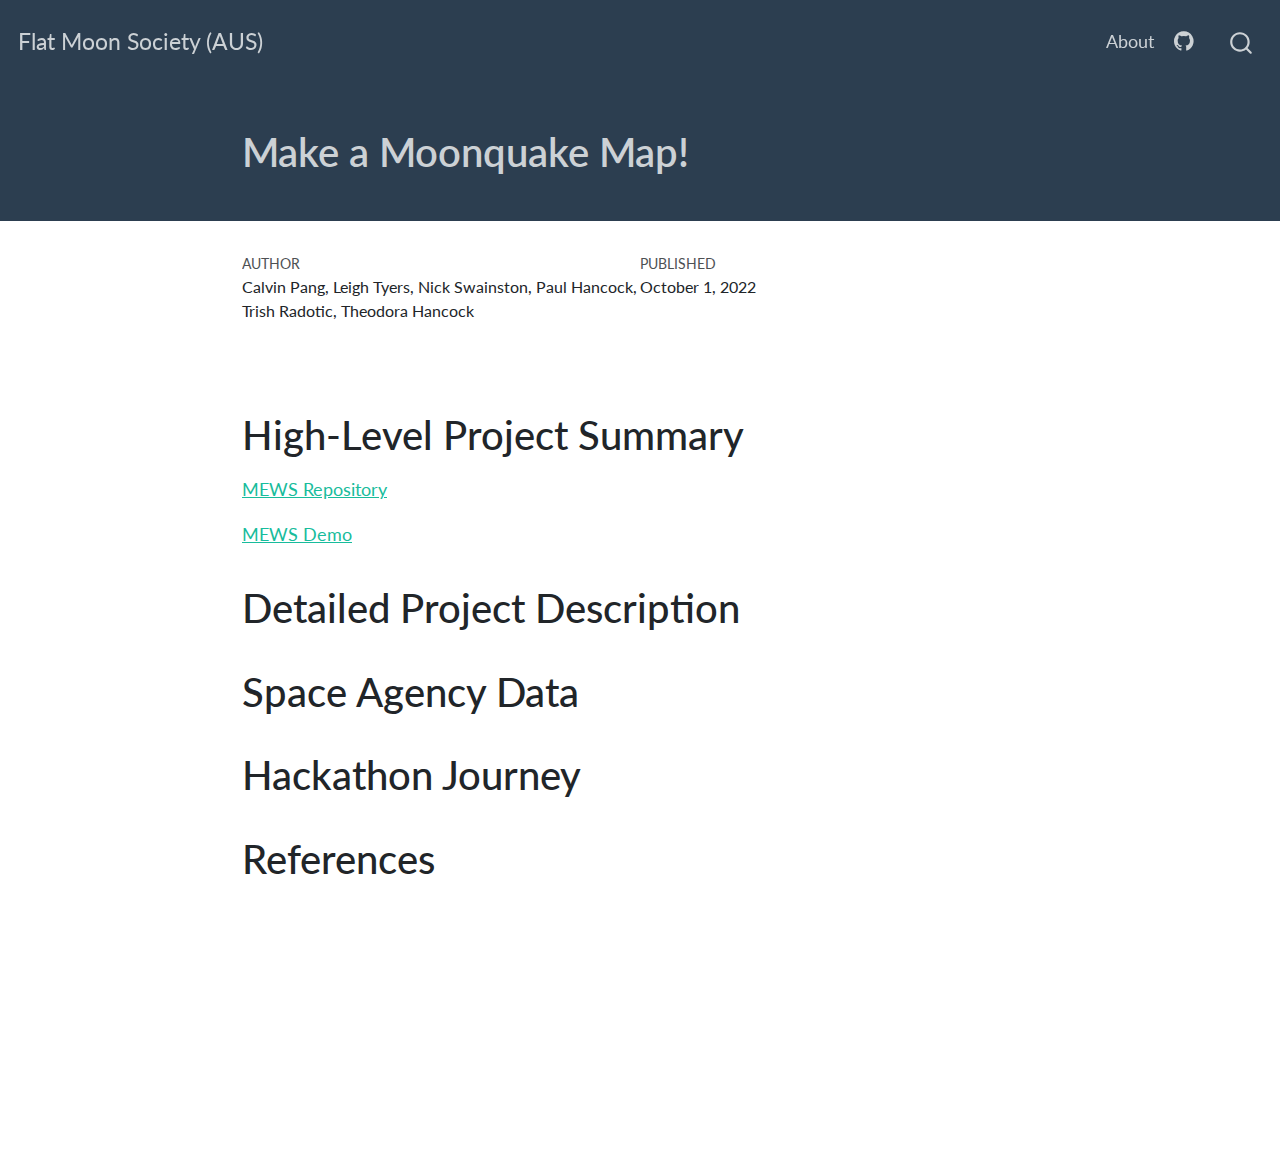
==== posts/2022-10-01-SpaceApps/index.html @ 8e575a1e "Built site for gh-pages" ====
<!DOCTYPE html>
<html xmlns="http://www.w3.org/1999/xhtml" lang="en" xml:lang="en"><head>

<meta charset="utf-8">
<meta name="generator" content="quarto-1.1.251">

<meta name="viewport" content="width=device-width, initial-scale=1.0, user-scalable=yes">

<meta name="author" content="Calvin Pang, Leigh Tyers, Nick Swainston, Paul Hancock, Trish Radotic, Theodora Hancock">
<meta name="dcterms.date" content="2022-10-01">

<title>Flat Moon Society (AUS) - Make a Moonquake Map!</title>
<style>
code{white-space: pre-wrap;}
span.smallcaps{font-variant: small-caps;}
div.columns{display: flex; gap: min(4vw, 1.5em);}
div.column{flex: auto; overflow-x: auto;}
div.hanging-indent{margin-left: 1.5em; text-indent: -1.5em;}
ul.task-list{list-style: none;}
ul.task-list li input[type="checkbox"] {
  width: 0.8em;
  margin: 0 0.8em 0.2em -1.6em;
  vertical-align: middle;
}
</style>


<script src="../../site_libs/quarto-nav/quarto-nav.js"></script>
<script src="../../site_libs/quarto-nav/headroom.min.js"></script>
<script src="../../site_libs/clipboard/clipboard.min.js"></script>
<script src="../../site_libs/quarto-search/autocomplete.umd.js"></script>
<script src="../../site_libs/quarto-search/fuse.min.js"></script>
<script src="../../site_libs/quarto-search/quarto-search.js"></script>
<meta name="quarto:offset" content="../../">
<script src="../../site_libs/quarto-html/quarto.js"></script>
<script src="../../site_libs/quarto-html/popper.min.js"></script>
<script src="../../site_libs/quarto-html/tippy.umd.min.js"></script>
<script src="../../site_libs/quarto-html/anchor.min.js"></script>
<link href="../../site_libs/quarto-html/tippy.css" rel="stylesheet">
<link href="../../site_libs/quarto-html/quarto-syntax-highlighting.css" rel="stylesheet" id="quarto-text-highlighting-styles">
<script src="../../site_libs/bootstrap/bootstrap.min.js"></script>
<link href="../../site_libs/bootstrap/bootstrap-icons.css" rel="stylesheet">
<link href="../../site_libs/bootstrap/bootstrap.min.css" rel="stylesheet" id="quarto-bootstrap" data-mode="light">
<script id="quarto-search-options" type="application/json">{
  "location": "navbar",
  "copy-button": false,
  "collapse-after": 3,
  "panel-placement": "end",
  "type": "overlay",
  "limit": 20,
  "language": {
    "search-no-results-text": "No results",
    "search-matching-documents-text": "matching documents",
    "search-copy-link-title": "Copy link to search",
    "search-hide-matches-text": "Hide additional matches",
    "search-more-match-text": "more match in this document",
    "search-more-matches-text": "more matches in this document",
    "search-clear-button-title": "Clear",
    "search-detached-cancel-button-title": "Cancel",
    "search-submit-button-title": "Submit"
  }
}</script>


<link rel="stylesheet" href="../../styles.css">
</head>

<body class="nav-fixed fullcontent">

<div id="quarto-search-results"></div>
  <header id="quarto-header" class="headroom fixed-top">
    <nav class="navbar navbar-expand-lg navbar-dark ">
      <div class="navbar-container container-fluid">
      <div class="navbar-brand-container">
    <a class="navbar-brand" href="../../index.html">
    <span class="navbar-title">Flat Moon Society (AUS)</span>
    </a>
  </div>
          <button class="navbar-toggler" type="button" data-bs-toggle="collapse" data-bs-target="#navbarCollapse" aria-controls="navbarCollapse" aria-expanded="false" aria-label="Toggle navigation" onclick="if (window.quartoToggleHeadroom) { window.quartoToggleHeadroom(); }">
  <span class="navbar-toggler-icon"></span>
</button>
          <div class="collapse navbar-collapse" id="navbarCollapse">
            <ul class="navbar-nav navbar-nav-scroll ms-auto">
  <li class="nav-item">
    <a class="nav-link" href="../../about.html">About</a>
  </li>  
  <li class="nav-item compact">
    <a class="nav-link" href="https://github.com/calvpang/MEWS"><i class="bi bi-github" role="img">
</i> 
 </a>
  </li>  
</ul>
              <div id="quarto-search" class="" title="Search"></div>
          </div> <!-- /navcollapse -->
      </div> <!-- /container-fluid -->
    </nav>
</header>
<!-- content -->
<header id="title-block-header" class="quarto-title-block default page-columns page-full">
  <div class="quarto-title-banner page-columns page-full">
    <div class="quarto-title column-body">
      <h1 class="title">Make a Moonquake Map!</h1>
                      </div>
  </div>
    
  
  <div class="quarto-title-meta">

      <div>
      <div class="quarto-title-meta-heading">Author</div>
      <div class="quarto-title-meta-contents">
               <p>Calvin Pang, Leigh Tyers, Nick Swainston, Paul Hancock, Trish Radotic, Theodora Hancock </p>
            </div>
    </div>
      
      <div>
      <div class="quarto-title-meta-heading">Published</div>
      <div class="quarto-title-meta-contents">
        <p class="date">October 1, 2022</p>
      </div>
    </div>
      
    </div>
    
  
  </header><div id="quarto-content" class="quarto-container page-columns page-rows-contents page-layout-article page-navbar">
<!-- sidebar -->
<!-- margin-sidebar -->
    
<!-- main -->
<main class="content quarto-banner-title-block" id="quarto-document-content">




<section id="high-level-project-summary" class="level1">
<h1>High-Level Project Summary</h1>
<p><a href="https://github.com/calvpang/MEWS">MEWS Repository</a></p>
<p><a href="https://calvpang.github.io/MEWS_Site/posts/2022-10-02-MEWS/">MEWS Demo</a></p>
</section>
<section id="detailed-project-description" class="level1">
<h1>Detailed Project Description</h1>
</section>
<section id="space-agency-data" class="level1">
<h1>Space Agency Data</h1>
</section>
<section id="hackathon-journey" class="level1">
<h1>Hackathon Journey</h1>
</section>
<section id="references" class="level1">
<h1>References</h1>


</section>

</main> <!-- /main -->
<script id="quarto-html-after-body" type="application/javascript">
window.document.addEventListener("DOMContentLoaded", function (event) {
  const toggleBodyColorMode = (bsSheetEl) => {
    const mode = bsSheetEl.getAttribute("data-mode");
    const bodyEl = window.document.querySelector("body");
    if (mode === "dark") {
      bodyEl.classList.add("quarto-dark");
      bodyEl.classList.remove("quarto-light");
    } else {
      bodyEl.classList.add("quarto-light");
      bodyEl.classList.remove("quarto-dark");
    }
  }
  const toggleBodyColorPrimary = () => {
    const bsSheetEl = window.document.querySelector("link#quarto-bootstrap");
    if (bsSheetEl) {
      toggleBodyColorMode(bsSheetEl);
    }
  }
  toggleBodyColorPrimary();  
  const icon = "";
  const anchorJS = new window.AnchorJS();
  anchorJS.options = {
    placement: 'right',
    icon: icon
  };
  anchorJS.add('.anchored');
  const clipboard = new window.ClipboardJS('.code-copy-button', {
    target: function(trigger) {
      return trigger.previousElementSibling;
    }
  });
  clipboard.on('success', function(e) {
    // button target
    const button = e.trigger;
    // don't keep focus
    button.blur();
    // flash "checked"
    button.classList.add('code-copy-button-checked');
    var currentTitle = button.getAttribute("title");
    button.setAttribute("title", "Copied!");
    setTimeout(function() {
      button.setAttribute("title", currentTitle);
      button.classList.remove('code-copy-button-checked');
    }, 1000);
    // clear code selection
    e.clearSelection();
  });
  function tippyHover(el, contentFn) {
    const config = {
      allowHTML: true,
      content: contentFn,
      maxWidth: 500,
      delay: 100,
      arrow: false,
      appendTo: function(el) {
          return el.parentElement;
      },
      interactive: true,
      interactiveBorder: 10,
      theme: 'quarto',
      placement: 'bottom-start'
    };
    window.tippy(el, config); 
  }
  const noterefs = window.document.querySelectorAll('a[role="doc-noteref"]');
  for (var i=0; i<noterefs.length; i++) {
    const ref = noterefs[i];
    tippyHover(ref, function() {
      // use id or data attribute instead here
      let href = ref.getAttribute('data-footnote-href') || ref.getAttribute('href');
      try { href = new URL(href).hash; } catch {}
      const id = href.replace(/^#\/?/, "");
      const note = window.document.getElementById(id);
      return note.innerHTML;
    });
  }
  var bibliorefs = window.document.querySelectorAll('a[role="doc-biblioref"]');
  for (var i=0; i<bibliorefs.length; i++) {
    const ref = bibliorefs[i];
    const cites = ref.parentNode.getAttribute('data-cites').split(' ');
    tippyHover(ref, function() {
      var popup = window.document.createElement('div');
      cites.forEach(function(cite) {
        var citeDiv = window.document.createElement('div');
        citeDiv.classList.add('hanging-indent');
        citeDiv.classList.add('csl-entry');
        var biblioDiv = window.document.getElementById('ref-' + cite);
        if (biblioDiv) {
          citeDiv.innerHTML = biblioDiv.innerHTML;
        }
        popup.appendChild(citeDiv);
      });
      return popup.innerHTML;
    });
  }
});
</script>
</div> <!-- /content -->



</body></html>
---- site_libs/quarto-html/tippy.css ----
.tippy-box[data-animation=fade][data-state=hidden]{opacity:0}[data-tippy-root]{max-width:calc(100vw - 10px)}.tippy-box{position:relative;background-color:#333;color:#fff;border-radius:4px;font-size:14px;line-height:1.4;white-space:normal;outline:0;transition-property:transform,visibility,opacity}.tippy-box[data-placement^=top]>.tippy-arrow{bottom:0}.tippy-box[data-placement^=top]>.tippy-arrow:before{bottom:-7px;left:0;border-width:8px 8px 0;border-top-color:initial;transform-origin:center top}.tippy-box[data-placement^=bottom]>.tippy-arrow{top:0}.tippy-box[data-placement^=bottom]>.tippy-arrow:before{top:-7px;left:0;border-width:0 8px 8px;border-bottom-color:initial;transform-origin:center bottom}.tippy-box[data-placement^=left]>.tippy-arrow{right:0}.tippy-box[data-placement^=left]>.tippy-arrow:before{border-width:8px 0 8px 8px;border-left-color:initial;right:-7px;transform-origin:center left}.tippy-box[data-placement^=right]>.tippy-arrow{left:0}.tippy-box[data-placement^=right]>.tippy-arrow:before{left:-7px;border-width:8px 8px 8px 0;border-right-color:initial;transform-origin:center right}.tippy-box[data-inertia][data-state=visible]{transition-timing-function:cubic-bezier(.54,1.5,.38,1.11)}.tippy-arrow{width:16px;height:16px;color:#333}.tippy-arrow:before{content:"";position:absolute;border-color:transparent;border-style:solid}.tippy-content{position:relative;padding:5px 9px;z-index:1}
---- site_libs/quarto-html/quarto-syntax-highlighting.css ----
/* quarto syntax highlight colors */
:root {
  --quarto-hl-ot-color: #003B4F;
  --quarto-hl-at-color: #657422;
  --quarto-hl-ss-color: #20794D;
  --quarto-hl-an-color: #5E5E5E;
  --quarto-hl-fu-color: #4758AB;
  --quarto-hl-st-color: #20794D;
  --quarto-hl-cf-color: #003B4F;
  --quarto-hl-op-color: #5E5E5E;
  --quarto-hl-er-color: #AD0000;
  --quarto-hl-bn-color: #AD0000;
  --quarto-hl-al-color: #AD0000;
  --quarto-hl-va-color: #111111;
  --quarto-hl-bu-color: inherit;
  --quarto-hl-ex-color: inherit;
  --quarto-hl-pp-color: #AD0000;
  --quarto-hl-in-color: #5E5E5E;
  --quarto-hl-vs-color: #20794D;
  --quarto-hl-wa-color: #5E5E5E;
  --quarto-hl-do-color: #5E5E5E;
  --quarto-hl-im-color: #00769E;
  --quarto-hl-ch-color: #20794D;
  --quarto-hl-dt-color: #AD0000;
  --quarto-hl-fl-color: #AD0000;
  --quarto-hl-co-color: #5E5E5E;
  --quarto-hl-cv-color: #5E5E5E;
  --quarto-hl-cn-color: #8f5902;
  --quarto-hl-sc-color: #5E5E5E;
  --quarto-hl-dv-color: #AD0000;
  --quarto-hl-kw-color: #003B4F;
}

/* other quarto variables */
:root {
  --quarto-font-monospace: SFMono-Regular, Menlo, Monaco, Consolas, "Liberation Mono", "Courier New", monospace;
}

pre > code.sourceCode > span {
  color: #003B4F;
}

code span {
  color: #003B4F;
}

code.sourceCode > span {
  color: #003B4F;
}

div.sourceCode,
div.sourceCode pre.sourceCode {
  color: #003B4F;
}

code span.ot {
  color: #003B4F;
}

code span.at {
  color: #657422;
}

code span.ss {
  color: #20794D;
}

code span.an {
  color: #5E5E5E;
}

code span.fu {
  color: #4758AB;
}

code span.st {
  color: #20794D;
}

code span.cf {
  color: #003B4F;
}

code span.op {
  color: #5E5E5E;
}

code span.er {
  color: #AD0000;
}

code span.bn {
  color: #AD0000;
}

code span.al {
  color: #AD0000;
}

code span.va {
  color: #111111;
}

code span.pp {
  color: #AD0000;
}

code span.in {
  color: #5E5E5E;
}

code span.vs {
  color: #20794D;
}

code span.wa {
  color: #5E5E5E;
  font-style: italic;
}

code span.do {
  color: #5E5E5E;
  font-style: italic;
}

code span.im {
  color: #00769E;
}

code span.ch {
  color: #20794D;
}

code span.dt {
  color: #AD0000;
}

code span.fl {
  color: #AD0000;
}

code span.co {
  color: #5E5E5E;
}

code span.cv {
  color: #5E5E5E;
  font-style: italic;
}

code span.cn {
  color: #8f5902;
}

code span.sc {
  color: #5E5E5E;
}

code span.dv {
  color: #AD0000;
}

code span.kw {
  color: #003B4F;
}

.prevent-inlining {
  content: "</";
}

/*# sourceMappingURL=debc5d5d77c3f9108843748ff7464032.css.map */
---- styles.css ----
/* css styles */
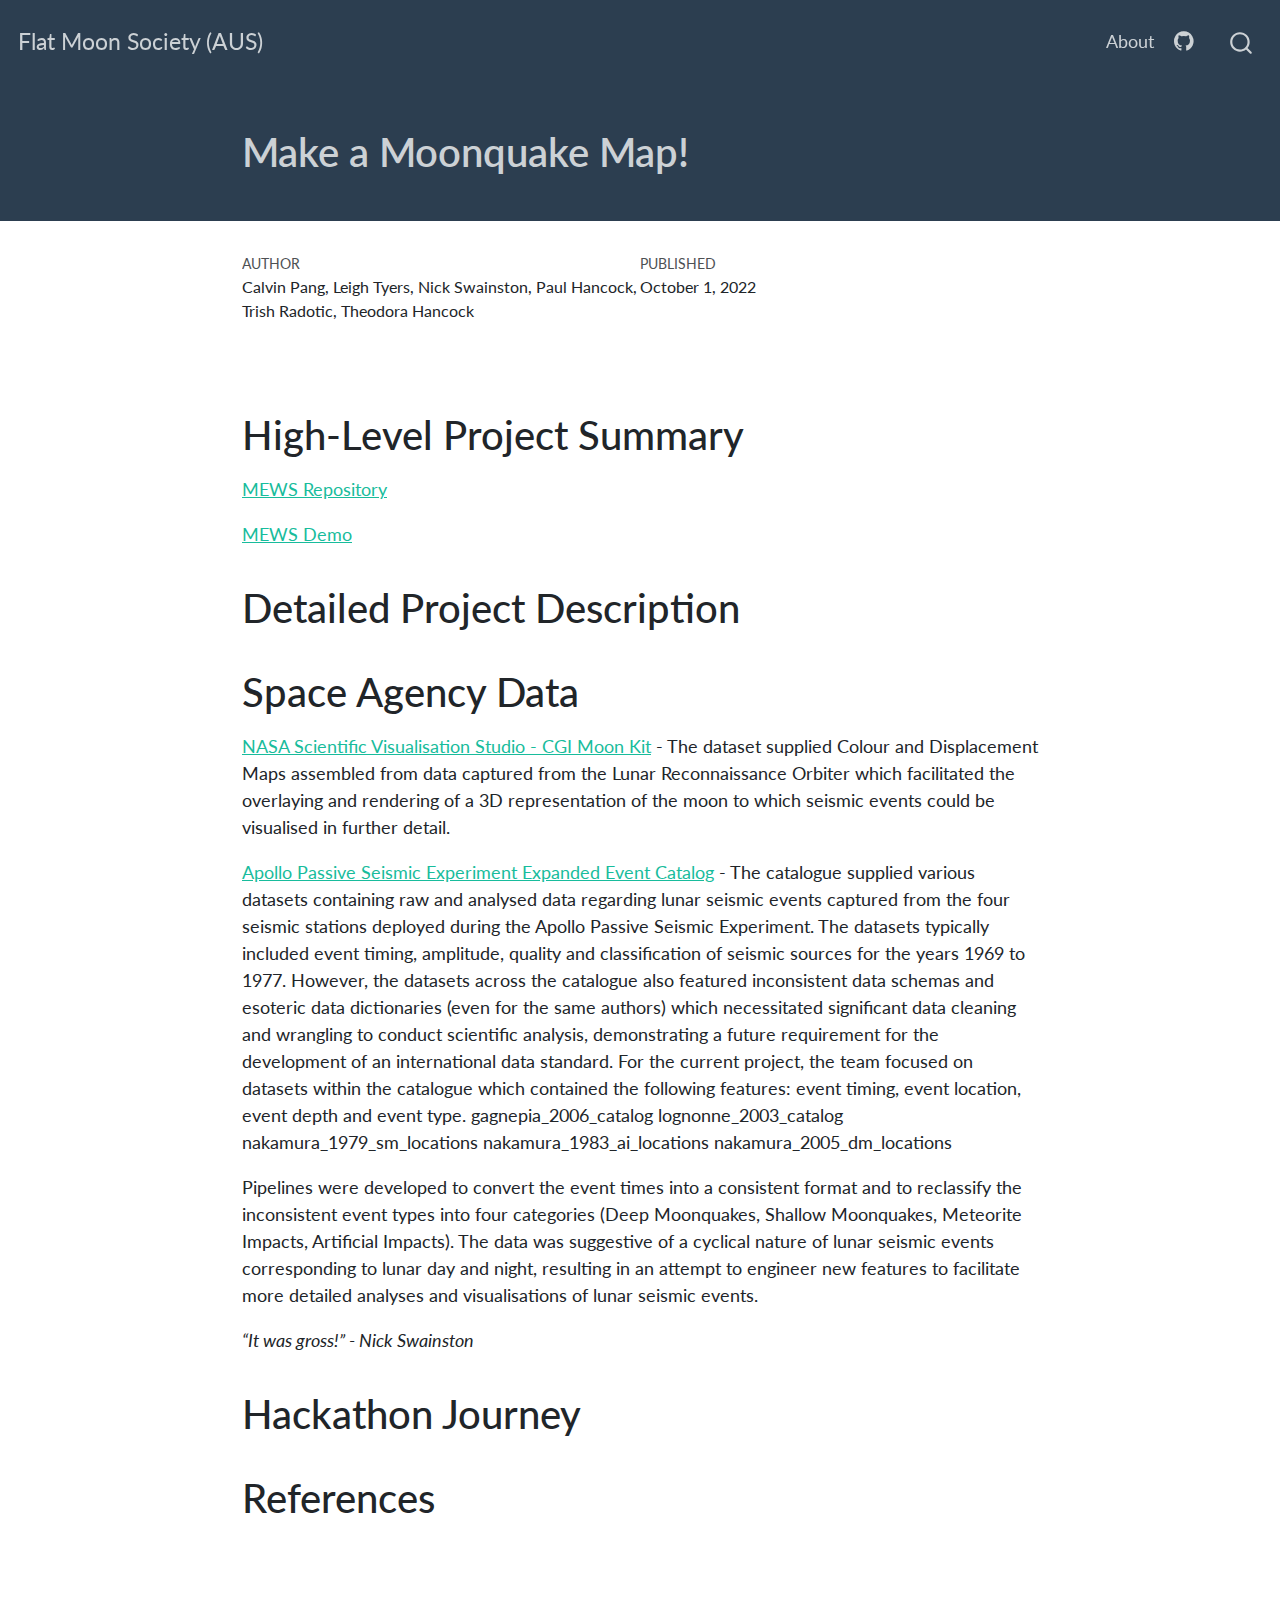
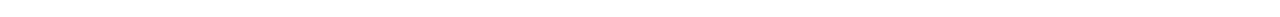
==== commit 11464b28: "Built site for gh-pages" ====
--- a/posts/2022-10-01-SpaceApps/index.html
+++ b/posts/2022-10-01-SpaceApps/index.html
@@ -143,6 +143,10 @@
 </section>
 <section id="space-agency-data" class="level1">
 <h1>Space Agency Data</h1>
+<p><a href="https://svs.gsfc.nasa.gov/cgi-bin/details.cgi?aid=4720">NASA Scientific Visualisation Studio - CGI Moon Kit</a> - The dataset supplied Colour and Displacement Maps assembled from data captured from the Lunar Reconnaissance Orbiter which facilitated the overlaying and rendering of a 3D representation of the moon to which seismic events could be visualised in further detail.</p>
+<p><a href="https://pds-geosciences.wustl.edu/missions/apollo/seismic_event_catalog.htm">Apollo Passive Seismic Experiment Expanded Event Catalog</a> - The catalogue supplied various datasets containing raw and analysed data regarding lunar seismic events captured from the four seismic stations deployed during the Apollo Passive Seismic Experiment. The datasets typically included event timing, amplitude, quality and classification of seismic sources for the years 1969 to 1977. However, the datasets across the catalogue also featured inconsistent data schemas and esoteric data dictionaries (even for the same authors) which necessitated significant data cleaning and wrangling to conduct scientific analysis, demonstrating a future requirement for the development of an international data standard. For the current project, the team focused on datasets within the catalogue which contained the following features: event timing, event location, event depth and event type. gagnepia_2006_catalog lognonne_2003_catalog nakamura_1979_sm_locations nakamura_1983_ai_locations nakamura_2005_dm_locations</p>
+<p>Pipelines were developed to convert the event times into a consistent format and to reclassify the inconsistent event types into four categories (Deep Moonquakes, Shallow Moonquakes, Meteorite Impacts, Artificial Impacts). The data was suggestive of a cyclical nature of lunar seismic events corresponding to lunar day and night, resulting in an attempt to engineer new features to facilitate more detailed analyses and visualisations of lunar seismic events.</p>
+<p><em>“It was gross!” - Nick Swainston</em></p>
 </section>
 <section id="hackathon-journey" class="level1">
 <h1>Hackathon Journey</h1>
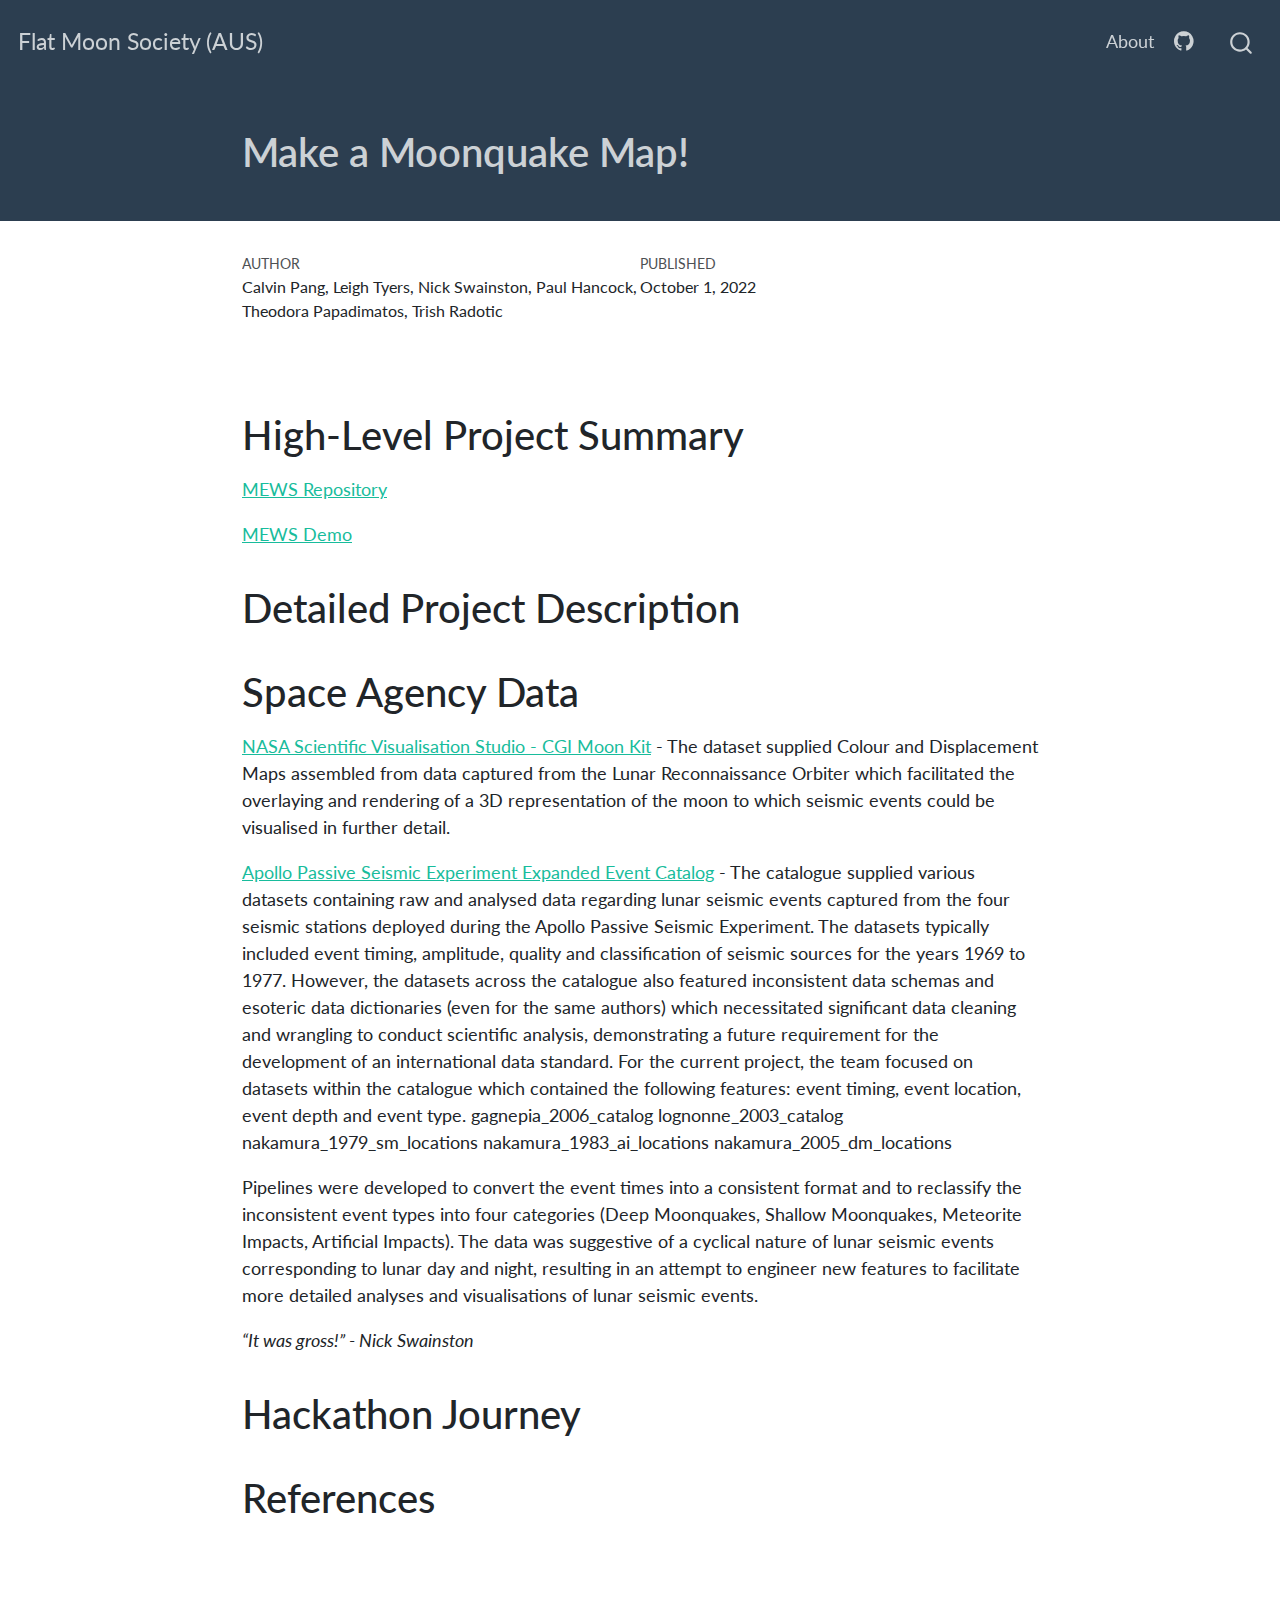
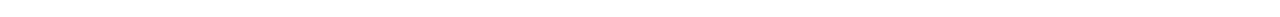
==== commit 92b3e9d3: "Built site for gh-pages" ====
--- a/posts/2022-10-01-SpaceApps/index.html
+++ b/posts/2022-10-01-SpaceApps/index.html
@@ -6,7 +6,7 @@
 
 <meta name="viewport" content="width=device-width, initial-scale=1.0, user-scalable=yes">
 
-<meta name="author" content="Calvin Pang, Leigh Tyers, Nick Swainston, Paul Hancock, Trish Radotic, Theodora Hancock">
+<meta name="author" content="Calvin Pang, Leigh Tyers, Nick Swainston, Paul Hancock, Theodora Papadimatos, Trish Radotic">
 <meta name="dcterms.date" content="2022-10-01">
 
 <title>Flat Moon Society (AUS) - Make a Moonquake Map!</title>
@@ -109,7 +109,7 @@
       <div>
       <div class="quarto-title-meta-heading">Author</div>
       <div class="quarto-title-meta-contents">
-               <p>Calvin Pang, Leigh Tyers, Nick Swainston, Paul Hancock, Trish Radotic, Theodora Hancock </p>
+               <p>Calvin Pang, Leigh Tyers, Nick Swainston, Paul Hancock, Theodora Papadimatos, Trish Radotic </p>
             </div>
     </div>
       
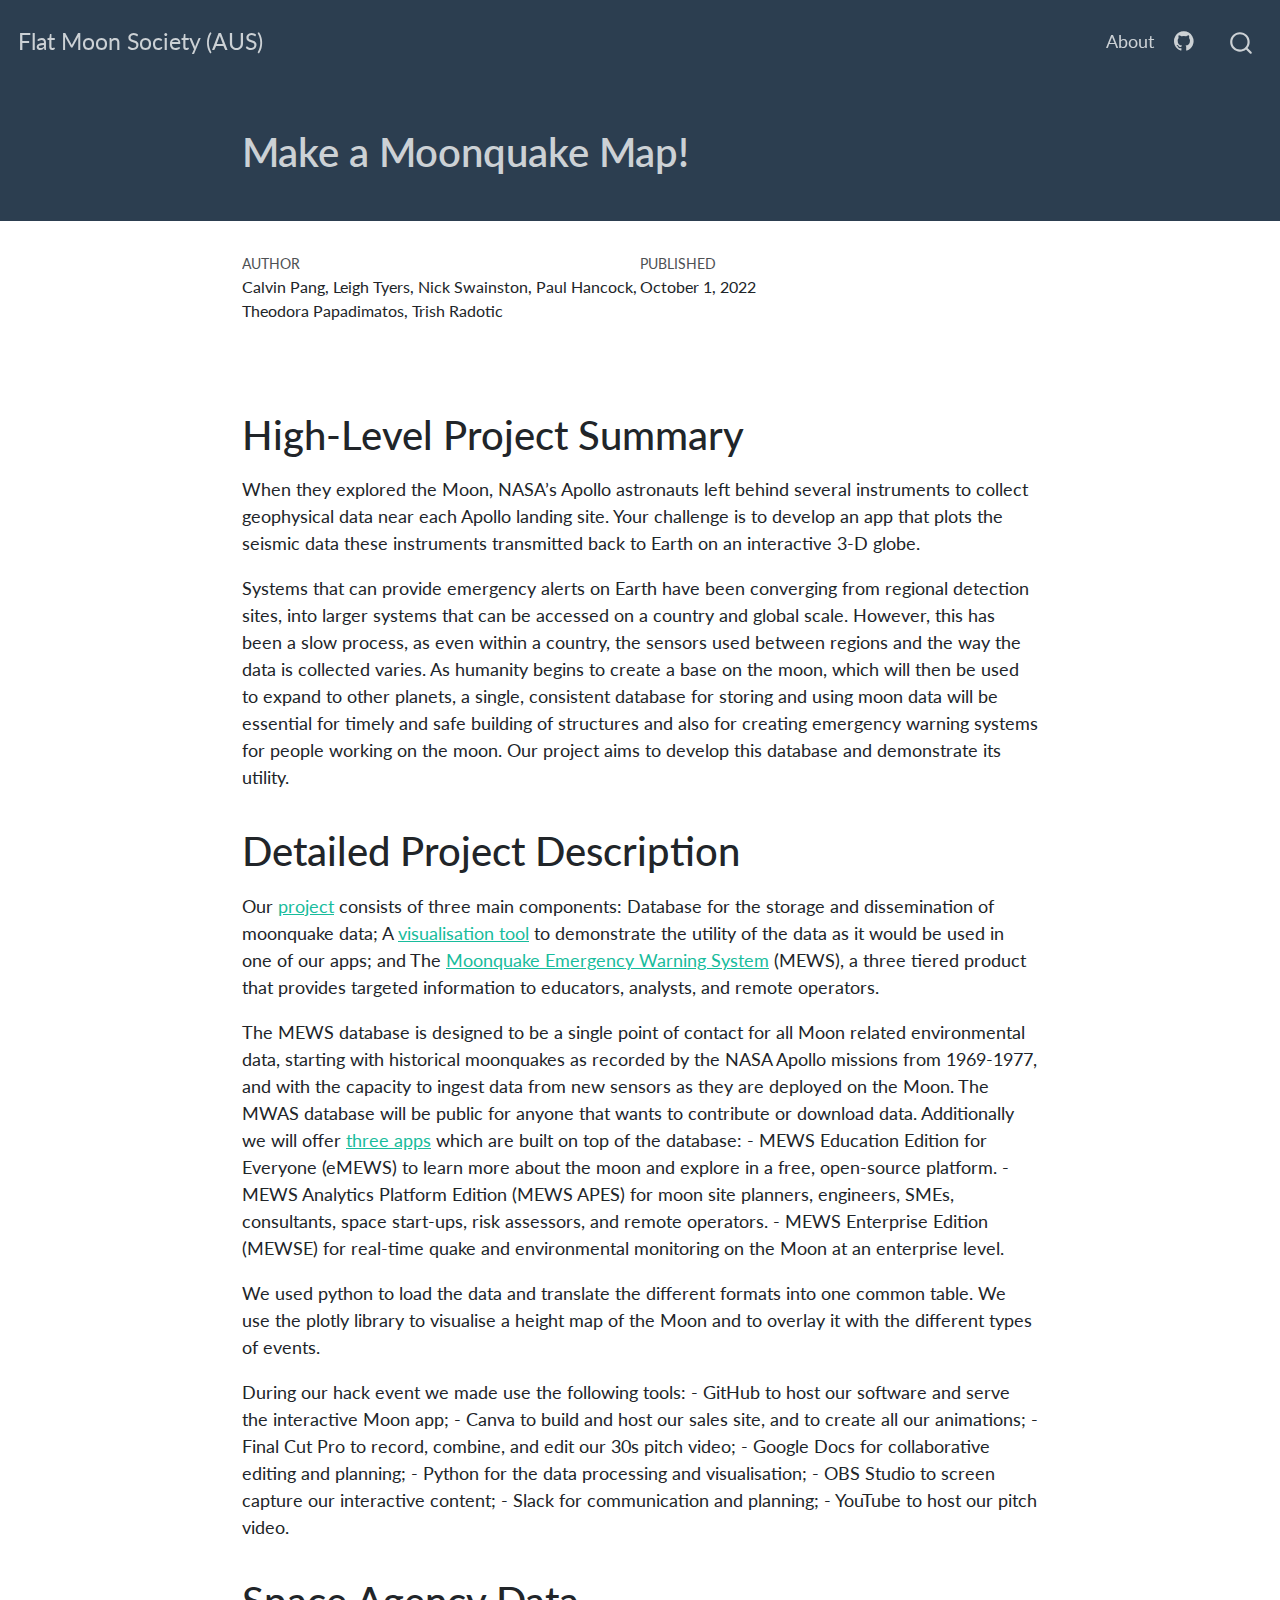
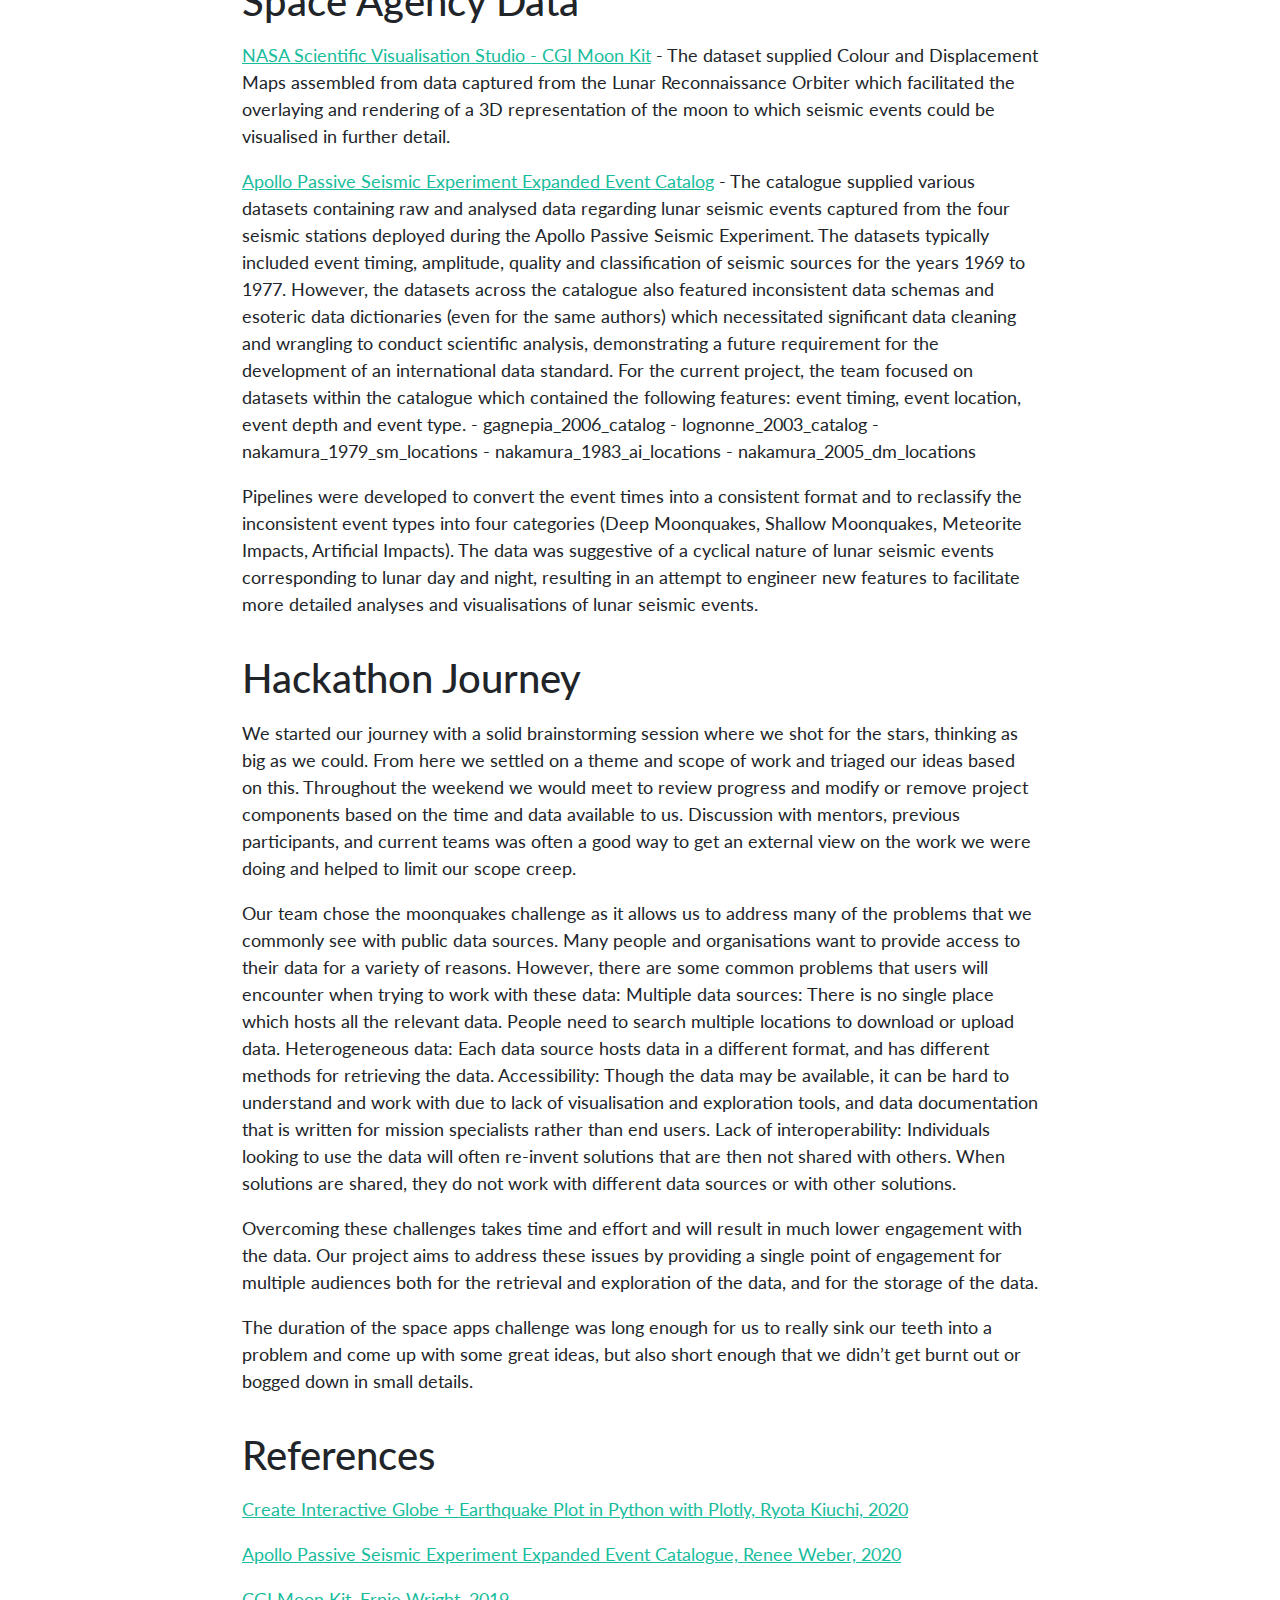
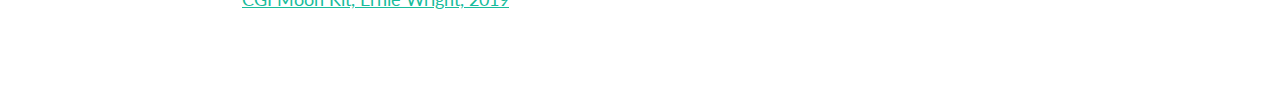
==== commit 93992aa0: "Built site for gh-pages" ====
--- a/posts/2022-10-01-SpaceApps/index.html
+++ b/posts/2022-10-01-SpaceApps/index.html
@@ -135,24 +135,34 @@
 
 <section id="high-level-project-summary" class="level1">
 <h1>High-Level Project Summary</h1>
-<p><a href="https://github.com/calvpang/MEWS">MEWS Repository</a></p>
-<p><a href="https://calvpang.github.io/MEWS_Site/posts/2022-10-02-MEWS/">MEWS Demo</a></p>
+<p>When they explored the Moon, NASA’s Apollo astronauts left behind several instruments to collect geophysical data near each Apollo landing site. Your challenge is to develop an app that plots the seismic data these instruments transmitted back to Earth on an interactive 3-D globe.</p>
+<p>Systems that can provide emergency alerts on Earth have been converging from regional detection sites, into larger systems that can be accessed on a country and global scale. However, this has been a slow process, as even within a country, the sensors used between regions and the way the data is collected varies. As humanity begins to create a base on the moon, which will then be used to expand to other planets, a single, consistent database for storing and using moon data will be essential for timely and safe building of structures and also for creating emergency warning systems for people working on the moon. Our project aims to develop this database and demonstrate its utility.</p>
 </section>
 <section id="detailed-project-description" class="level1">
 <h1>Detailed Project Description</h1>
+<p>Our <a href="https://github.com/calvpang/MEWS">project</a> consists of three main components: Database for the storage and dissemination of moonquake data; A <a href="https://calvpang.github.io/MEWS_Site/posts/2022-10-02-MEWS/">visualisation tool</a> to demonstrate the utility of the data as it would be used in one of our apps; and The <a href="https://flatmoonsociety.my.canva.site/">Moonquake Emergency Warning System</a> (MEWS), a three tiered product that provides targeted information to educators, analysts, and remote operators.</p>
+<p>The MEWS database is designed to be a single point of contact for all Moon related environmental data, starting with historical moonquakes as recorded by the NASA Apollo missions from 1969-1977, and with the capacity to ingest data from new sensors as they are deployed on the Moon. The MWAS database will be public for anyone that wants to contribute or download data. Additionally we will offer <a href="https://flatmoonsociety.my.canva.site/">three apps</a> which are built on top of the database: - MEWS Education Edition for Everyone (eMEWS) to learn more about the moon and explore in a free, open-source platform. - MEWS Analytics Platform Edition (MEWS APES) for moon site planners, engineers, SMEs, consultants, space start-ups, risk assessors, and remote operators. - MEWS Enterprise Edition (MEWSE) for real-time quake and environmental monitoring on the Moon at an enterprise level.</p>
+<p>We used python to load the data and translate the different formats into one common table. We use the plotly library to visualise a height map of the Moon and to overlay it with the different types of events.</p>
+<p>During our hack event we made use the following tools: - GitHub to host our software and serve the interactive Moon app; - Canva to build and host our sales site, and to create all our animations; - Final Cut Pro to record, combine, and edit our 30s pitch video; - Google Docs for collaborative editing and planning; - Python for the data processing and visualisation; - OBS Studio to screen capture our interactive content; - Slack for communication and planning; - YouTube to host our pitch video.</p>
 </section>
 <section id="space-agency-data" class="level1">
 <h1>Space Agency Data</h1>
 <p><a href="https://svs.gsfc.nasa.gov/cgi-bin/details.cgi?aid=4720">NASA Scientific Visualisation Studio - CGI Moon Kit</a> - The dataset supplied Colour and Displacement Maps assembled from data captured from the Lunar Reconnaissance Orbiter which facilitated the overlaying and rendering of a 3D representation of the moon to which seismic events could be visualised in further detail.</p>
-<p><a href="https://pds-geosciences.wustl.edu/missions/apollo/seismic_event_catalog.htm">Apollo Passive Seismic Experiment Expanded Event Catalog</a> - The catalogue supplied various datasets containing raw and analysed data regarding lunar seismic events captured from the four seismic stations deployed during the Apollo Passive Seismic Experiment. The datasets typically included event timing, amplitude, quality and classification of seismic sources for the years 1969 to 1977. However, the datasets across the catalogue also featured inconsistent data schemas and esoteric data dictionaries (even for the same authors) which necessitated significant data cleaning and wrangling to conduct scientific analysis, demonstrating a future requirement for the development of an international data standard. For the current project, the team focused on datasets within the catalogue which contained the following features: event timing, event location, event depth and event type. gagnepia_2006_catalog lognonne_2003_catalog nakamura_1979_sm_locations nakamura_1983_ai_locations nakamura_2005_dm_locations</p>
+<p><a href="https://pds-geosciences.wustl.edu/missions/apollo/seismic_event_catalog.htm">Apollo Passive Seismic Experiment Expanded Event Catalog</a> - The catalogue supplied various datasets containing raw and analysed data regarding lunar seismic events captured from the four seismic stations deployed during the Apollo Passive Seismic Experiment. The datasets typically included event timing, amplitude, quality and classification of seismic sources for the years 1969 to 1977. However, the datasets across the catalogue also featured inconsistent data schemas and esoteric data dictionaries (even for the same authors) which necessitated significant data cleaning and wrangling to conduct scientific analysis, demonstrating a future requirement for the development of an international data standard. For the current project, the team focused on datasets within the catalogue which contained the following features: event timing, event location, event depth and event type. - gagnepia_2006_catalog - lognonne_2003_catalog - nakamura_1979_sm_locations - nakamura_1983_ai_locations - nakamura_2005_dm_locations</p>
 <p>Pipelines were developed to convert the event times into a consistent format and to reclassify the inconsistent event types into four categories (Deep Moonquakes, Shallow Moonquakes, Meteorite Impacts, Artificial Impacts). The data was suggestive of a cyclical nature of lunar seismic events corresponding to lunar day and night, resulting in an attempt to engineer new features to facilitate more detailed analyses and visualisations of lunar seismic events.</p>
-<p><em>“It was gross!” - Nick Swainston</em></p>
 </section>
 <section id="hackathon-journey" class="level1">
 <h1>Hackathon Journey</h1>
+<p>We started our journey with a solid brainstorming session where we shot for the stars, thinking as big as we could. From here we settled on a theme and scope of work and triaged our ideas based on this. Throughout the weekend we would meet to review progress and modify or remove project components based on the time and data available to us. Discussion with mentors, previous participants, and current teams was often a good way to get an external view on the work we were doing and helped to limit our scope creep.</p>
+<p>Our team chose the moonquakes challenge as it allows us to address many of the problems that we commonly see with public data sources. Many people and organisations want to provide access to their data for a variety of reasons. However, there are some common problems that users will encounter when trying to work with these data: Multiple data sources: There is no single place which hosts all the relevant data. People need to search multiple locations to download or upload data. Heterogeneous data: Each data source hosts data in a different format, and has different methods for retrieving the data. Accessibility: Though the data may be available, it can be hard to understand and work with due to lack of visualisation and exploration tools, and data documentation that is written for mission specialists rather than end users. Lack of interoperability: Individuals looking to use the data will often re-invent solutions that are then not shared with others. When solutions are shared, they do not work with different data sources or with other solutions.</p>
+<p>Overcoming these challenges takes time and effort and will result in much lower engagement with the data. Our project aims to address these issues by providing a single point of engagement for multiple audiences both for the retrieval and exploration of the data, and for the storage of the data.</p>
+<p>The duration of the space apps challenge was long enough for us to really sink our teeth into a problem and come up with some great ideas, but also short enough that we didn’t get burnt out or bogged down in small details.</p>
 </section>
 <section id="references" class="level1">
 <h1>References</h1>
+<p><a href="https://towardsdatascience.com/create-interactive-globe-earthquake-plot-in-python-b0b52b646f27">Create Interactive Globe + Earthquake Plot in Python with Plotly, Ryota Kiuchi, 2020</a></p>
+<p><a href="https://pds-geosciences.wustl.edu/missions/apollo/seismic_event_catalog.htm">Apollo Passive Seismic Experiment Expanded Event Catalogue, Renee Weber, 2020</a></p>
+<p><a href="https://svs.gsfc.nasa.gov/cgi-bin/details.cgi?aid=4720">CGI Moon Kit, Ernie Wright, 2019</a></p>
 
 
 </section>
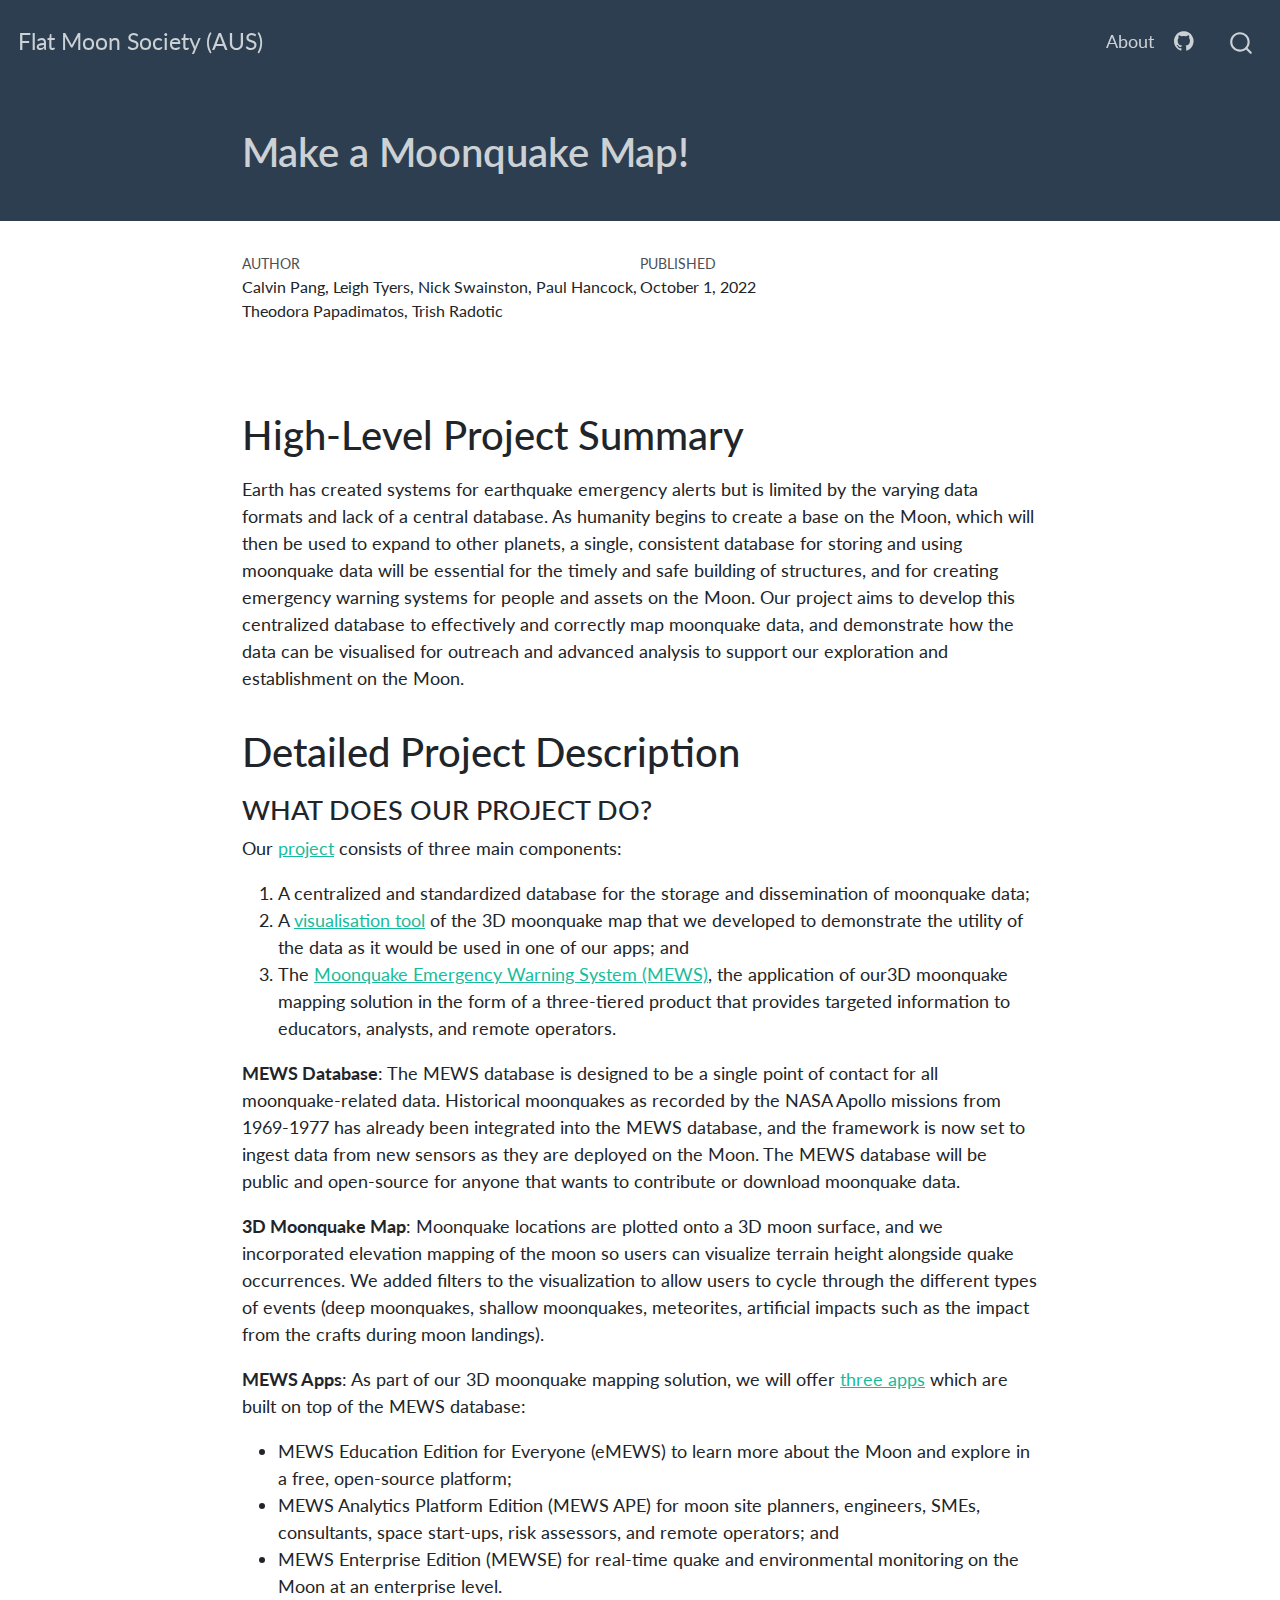
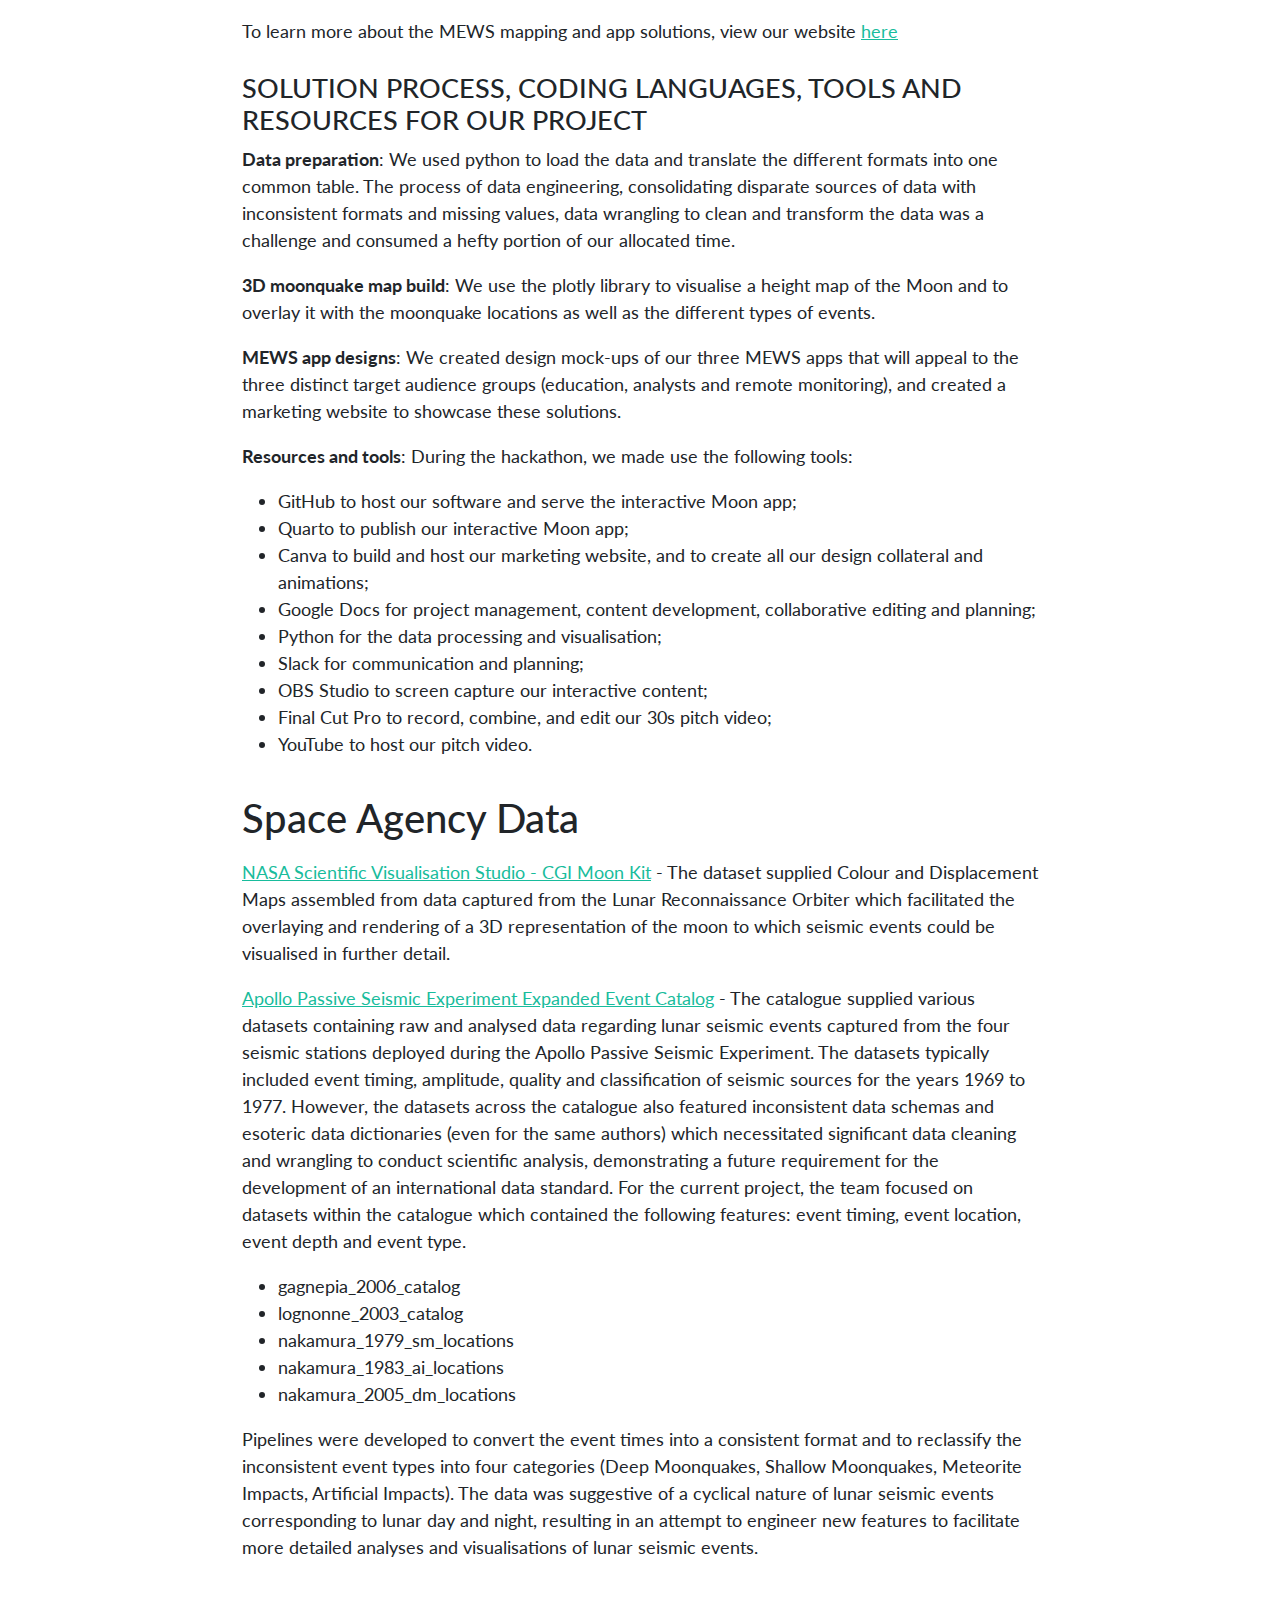
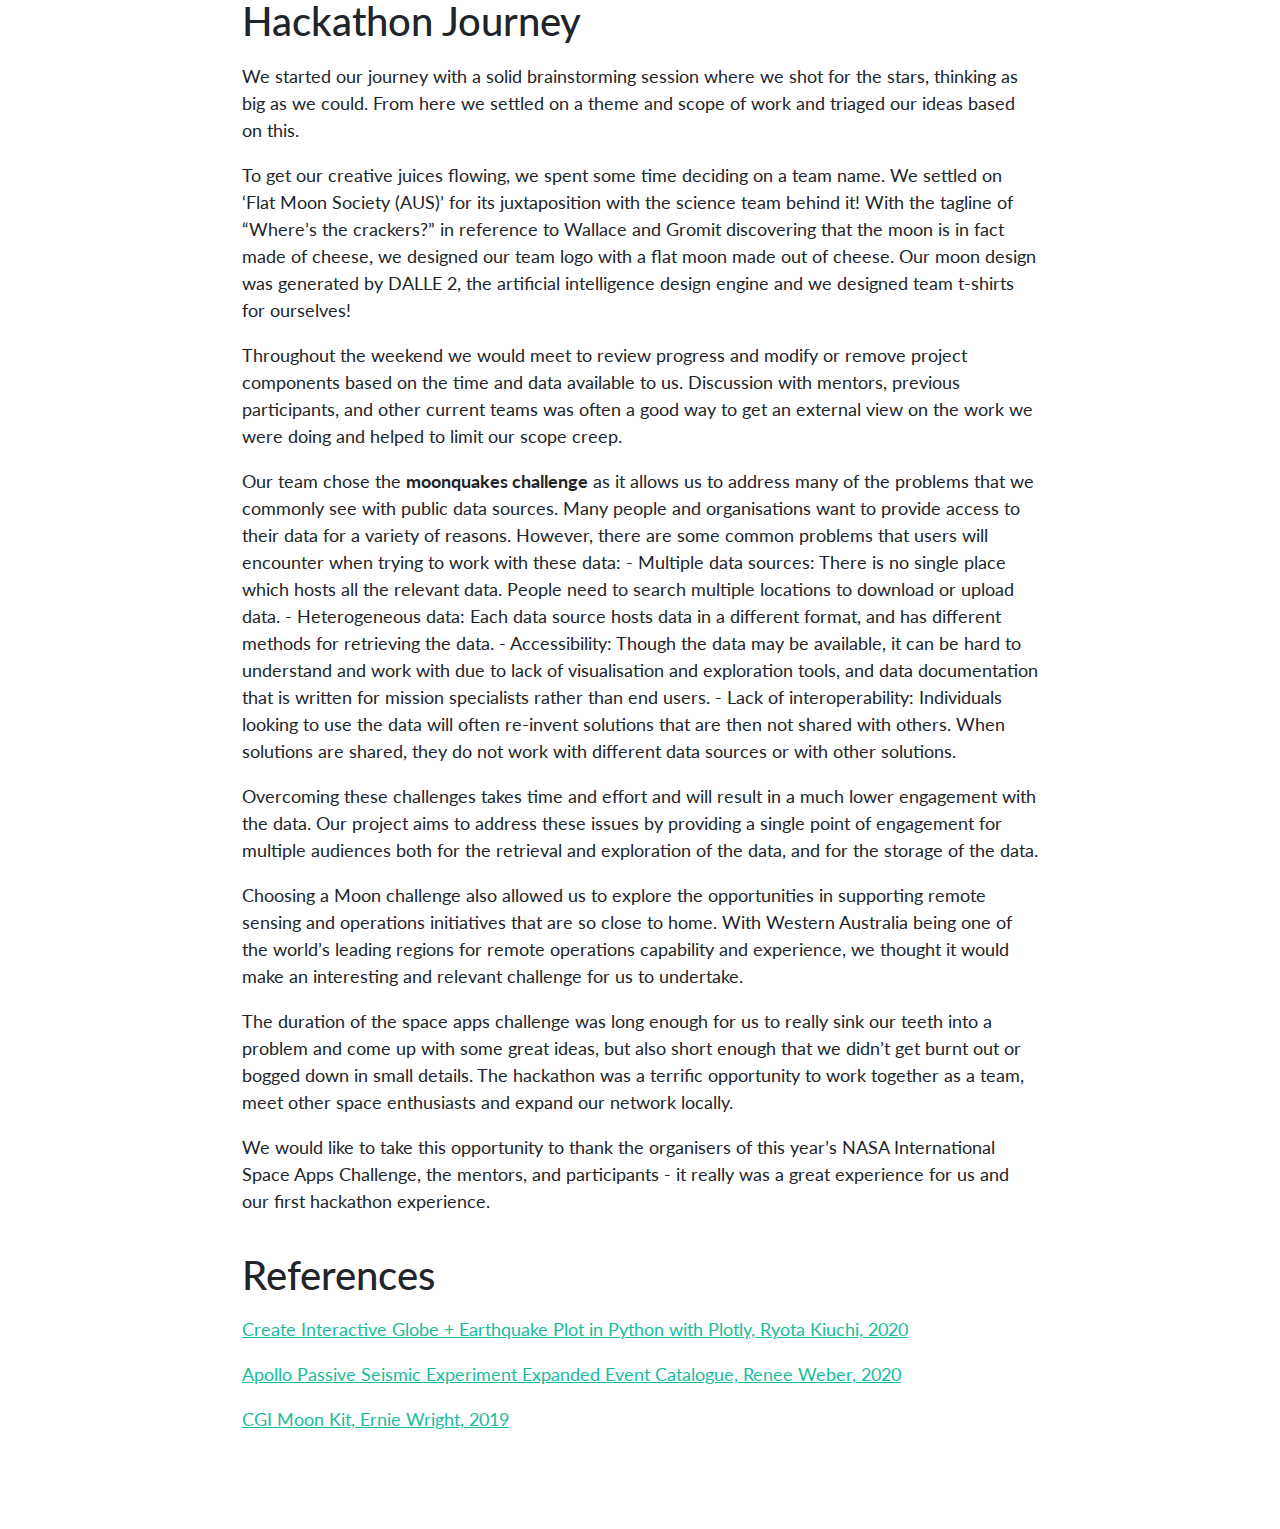
==== commit f3d7e0de: "Built site for gh-pages" ====
--- a/posts/2022-10-01-SpaceApps/index.html
+++ b/posts/2022-10-01-SpaceApps/index.html
@@ -135,28 +135,70 @@
 
 <section id="high-level-project-summary" class="level1">
 <h1>High-Level Project Summary</h1>
-<p>When they explored the Moon, NASA’s Apollo astronauts left behind several instruments to collect geophysical data near each Apollo landing site. Your challenge is to develop an app that plots the seismic data these instruments transmitted back to Earth on an interactive 3-D globe.</p>
-<p>Systems that can provide emergency alerts on Earth have been converging from regional detection sites, into larger systems that can be accessed on a country and global scale. However, this has been a slow process, as even within a country, the sensors used between regions and the way the data is collected varies. As humanity begins to create a base on the moon, which will then be used to expand to other planets, a single, consistent database for storing and using moon data will be essential for timely and safe building of structures and also for creating emergency warning systems for people working on the moon. Our project aims to develop this database and demonstrate its utility.</p>
+<p>Earth has created systems for earthquake emergency alerts but is limited by the varying data formats and lack of a central database. As humanity begins to create a base on the Moon, which will then be used to expand to other planets, a single, consistent database for storing and using moonquake data will be essential for the timely and safe building of structures, and for creating emergency warning systems for people and assets on the Moon. Our project aims to develop this centralized database to effectively and correctly map moonquake data, and demonstrate how the data can be visualised for outreach and advanced analysis to support our exploration and establishment on the Moon.</p>
 </section>
 <section id="detailed-project-description" class="level1">
 <h1>Detailed Project Description</h1>
-<p>Our <a href="https://github.com/calvpang/MEWS">project</a> consists of three main components: Database for the storage and dissemination of moonquake data; A <a href="https://calvpang.github.io/MEWS_Site/posts/2022-10-02-MEWS/">visualisation tool</a> to demonstrate the utility of the data as it would be used in one of our apps; and The <a href="https://flatmoonsociety.my.canva.site/">Moonquake Emergency Warning System</a> (MEWS), a three tiered product that provides targeted information to educators, analysts, and remote operators.</p>
-<p>The MEWS database is designed to be a single point of contact for all Moon related environmental data, starting with historical moonquakes as recorded by the NASA Apollo missions from 1969-1977, and with the capacity to ingest data from new sensors as they are deployed on the Moon. The MWAS database will be public for anyone that wants to contribute or download data. Additionally we will offer <a href="https://flatmoonsociety.my.canva.site/">three apps</a> which are built on top of the database: - MEWS Education Edition for Everyone (eMEWS) to learn more about the moon and explore in a free, open-source platform. - MEWS Analytics Platform Edition (MEWS APES) for moon site planners, engineers, SMEs, consultants, space start-ups, risk assessors, and remote operators. - MEWS Enterprise Edition (MEWSE) for real-time quake and environmental monitoring on the Moon at an enterprise level.</p>
-<p>We used python to load the data and translate the different formats into one common table. We use the plotly library to visualise a height map of the Moon and to overlay it with the different types of events.</p>
-<p>During our hack event we made use the following tools: - GitHub to host our software and serve the interactive Moon app; - Canva to build and host our sales site, and to create all our animations; - Final Cut Pro to record, combine, and edit our 30s pitch video; - Google Docs for collaborative editing and planning; - Python for the data processing and visualisation; - OBS Studio to screen capture our interactive content; - Slack for communication and planning; - YouTube to host our pitch video.</p>
+<section id="what-does-our-project-do" class="level3">
+<h3 class="anchored" data-anchor-id="what-does-our-project-do">WHAT DOES OUR PROJECT DO?</h3>
+<p>Our <a href="https://github.com/calvpang/MEWS">project</a> consists of three main components:</p>
+<ol type="1">
+<li>A centralized and standardized database for the storage and dissemination of moonquake data;</li>
+<li>A <a href="https://calvpang.github.io/MEWS_Site/posts/2022-10-02-MEWS/">visualisation tool</a> of the 3D moonquake map that we developed to demonstrate the utility of the data as it would be used in one of our apps; and</li>
+<li>The <a href="https://flatmoonsociety.my.canva.site/">Moonquake Emergency Warning System (MEWS)</a>, the application of our3D moonquake mapping solution in the form of a three-tiered product that provides targeted information to educators, analysts, and remote operators.</li>
+</ol>
+<p><strong>MEWS Database</strong>: The MEWS database is designed to be a single point of contact for all moonquake-related data. Historical moonquakes as recorded by the NASA Apollo missions from 1969-1977 has already been integrated into the MEWS database, and the framework is now set to ingest data from new sensors as they are deployed on the Moon. The MEWS database will be public and open-source for anyone that wants to contribute or download moonquake data.</p>
+<p><strong>3D Moonquake Map</strong>: Moonquake locations are plotted onto a 3D moon surface, and we incorporated elevation mapping of the moon so users can visualize terrain height alongside quake occurrences. We added filters to the visualization to allow users to cycle through the different types of events (deep moonquakes, shallow moonquakes, meteorites, artificial impacts such as the impact from the crafts during moon landings).</p>
+<p><strong>MEWS Apps</strong>: As part of our 3D moonquake mapping solution, we will offer <a href="https://flatmoonsociety.my.canva.site/">three apps</a> which are built on top of the MEWS database:</p>
+<ul>
+<li>MEWS Education Edition for Everyone (eMEWS) to learn more about the Moon and explore in a free, open-source platform;</li>
+<li>MEWS Analytics Platform Edition (MEWS APE) for moon site planners, engineers, SMEs, consultants, space start-ups, risk assessors, and remote operators; and</li>
+<li>MEWS Enterprise Edition (MEWSE) for real-time quake and environmental monitoring on the Moon at an enterprise level.</li>
+</ul>
+<p>To learn more about the MEWS mapping and app solutions, view our website <a href="https://flatmoonsociety.my.canva.site/">here</a></p>
+</section>
+<section id="solution-process-coding-languages-tools-and-resources-for-our-project" class="level3">
+<h3 class="anchored" data-anchor-id="solution-process-coding-languages-tools-and-resources-for-our-project">SOLUTION PROCESS, CODING LANGUAGES, TOOLS AND RESOURCES FOR OUR PROJECT</h3>
+<p><strong>Data preparation</strong>: We used python to load the data and translate the different formats into one common table. The process of data engineering, consolidating disparate sources of data with inconsistent formats and missing values, data wrangling to clean and transform the data was a challenge and consumed a hefty portion of our allocated time.</p>
+<p><strong>3D moonquake map build</strong>: We use the plotly library to visualise a height map of the Moon and to overlay it with the moonquake locations as well as the different types of events.</p>
+<p><strong>MEWS app designs</strong>: We created design mock-ups of our three MEWS apps that will appeal to the three distinct target audience groups (education, analysts and remote monitoring), and created a marketing website to showcase these solutions.</p>
+<p><strong>Resources and tools</strong>: During the hackathon, we made use the following tools:</p>
+<ul>
+<li>GitHub to host our software and serve the interactive Moon app;</li>
+<li>Quarto to publish our interactive Moon app;</li>
+<li>Canva to build and host our marketing website, and to create all our design collateral and animations;</li>
+<li>Google Docs for project management, content development, collaborative editing and planning;</li>
+<li>Python for the data processing and visualisation;</li>
+<li>Slack for communication and planning;</li>
+<li>OBS Studio to screen capture our interactive content;</li>
+<li>Final Cut Pro to record, combine, and edit our 30s pitch video;</li>
+<li>YouTube to host our pitch video.</li>
+</ul>
+</section>
 </section>
 <section id="space-agency-data" class="level1">
 <h1>Space Agency Data</h1>
 <p><a href="https://svs.gsfc.nasa.gov/cgi-bin/details.cgi?aid=4720">NASA Scientific Visualisation Studio - CGI Moon Kit</a> - The dataset supplied Colour and Displacement Maps assembled from data captured from the Lunar Reconnaissance Orbiter which facilitated the overlaying and rendering of a 3D representation of the moon to which seismic events could be visualised in further detail.</p>
-<p><a href="https://pds-geosciences.wustl.edu/missions/apollo/seismic_event_catalog.htm">Apollo Passive Seismic Experiment Expanded Event Catalog</a> - The catalogue supplied various datasets containing raw and analysed data regarding lunar seismic events captured from the four seismic stations deployed during the Apollo Passive Seismic Experiment. The datasets typically included event timing, amplitude, quality and classification of seismic sources for the years 1969 to 1977. However, the datasets across the catalogue also featured inconsistent data schemas and esoteric data dictionaries (even for the same authors) which necessitated significant data cleaning and wrangling to conduct scientific analysis, demonstrating a future requirement for the development of an international data standard. For the current project, the team focused on datasets within the catalogue which contained the following features: event timing, event location, event depth and event type. - gagnepia_2006_catalog - lognonne_2003_catalog - nakamura_1979_sm_locations - nakamura_1983_ai_locations - nakamura_2005_dm_locations</p>
+<p><a href="https://pds-geosciences.wustl.edu/missions/apollo/seismic_event_catalog.htm">Apollo Passive Seismic Experiment Expanded Event Catalog</a> - The catalogue supplied various datasets containing raw and analysed data regarding lunar seismic events captured from the four seismic stations deployed during the Apollo Passive Seismic Experiment. The datasets typically included event timing, amplitude, quality and classification of seismic sources for the years 1969 to 1977. However, the datasets across the catalogue also featured inconsistent data schemas and esoteric data dictionaries (even for the same authors) which necessitated significant data cleaning and wrangling to conduct scientific analysis, demonstrating a future requirement for the development of an international data standard. For the current project, the team focused on datasets within the catalogue which contained the following features: event timing, event location, event depth and event type.</p>
+<ul>
+<li>gagnepia_2006_catalog</li>
+<li>lognonne_2003_catalog</li>
+<li>nakamura_1979_sm_locations</li>
+<li>nakamura_1983_ai_locations</li>
+<li>nakamura_2005_dm_locations</li>
+</ul>
 <p>Pipelines were developed to convert the event times into a consistent format and to reclassify the inconsistent event types into four categories (Deep Moonquakes, Shallow Moonquakes, Meteorite Impacts, Artificial Impacts). The data was suggestive of a cyclical nature of lunar seismic events corresponding to lunar day and night, resulting in an attempt to engineer new features to facilitate more detailed analyses and visualisations of lunar seismic events.</p>
 </section>
 <section id="hackathon-journey" class="level1">
 <h1>Hackathon Journey</h1>
-<p>We started our journey with a solid brainstorming session where we shot for the stars, thinking as big as we could. From here we settled on a theme and scope of work and triaged our ideas based on this. Throughout the weekend we would meet to review progress and modify or remove project components based on the time and data available to us. Discussion with mentors, previous participants, and current teams was often a good way to get an external view on the work we were doing and helped to limit our scope creep.</p>
-<p>Our team chose the moonquakes challenge as it allows us to address many of the problems that we commonly see with public data sources. Many people and organisations want to provide access to their data for a variety of reasons. However, there are some common problems that users will encounter when trying to work with these data: Multiple data sources: There is no single place which hosts all the relevant data. People need to search multiple locations to download or upload data. Heterogeneous data: Each data source hosts data in a different format, and has different methods for retrieving the data. Accessibility: Though the data may be available, it can be hard to understand and work with due to lack of visualisation and exploration tools, and data documentation that is written for mission specialists rather than end users. Lack of interoperability: Individuals looking to use the data will often re-invent solutions that are then not shared with others. When solutions are shared, they do not work with different data sources or with other solutions.</p>
-<p>Overcoming these challenges takes time and effort and will result in much lower engagement with the data. Our project aims to address these issues by providing a single point of engagement for multiple audiences both for the retrieval and exploration of the data, and for the storage of the data.</p>
-<p>The duration of the space apps challenge was long enough for us to really sink our teeth into a problem and come up with some great ideas, but also short enough that we didn’t get burnt out or bogged down in small details.</p>
+<p>We started our journey with a solid brainstorming session where we shot for the stars, thinking as big as we could. From here we settled on a theme and scope of work and triaged our ideas based on this.</p>
+<p>To get our creative juices flowing, we spent some time deciding on a team name. We settled on ‘Flat Moon Society (AUS)’ for its juxtaposition with the science team behind it! With the tagline of “Where’s the crackers?” in reference to Wallace and Gromit discovering that the moon is in fact made of cheese, we designed our team logo with a flat moon made out of cheese. Our moon design was generated by DALLE 2, the artificial intelligence design engine and we designed team t-shirts for ourselves!</p>
+<p>Throughout the weekend we would meet to review progress and modify or remove project components based on the time and data available to us. Discussion with mentors, previous participants, and other current teams was often a good way to get an external view on the work we were doing and helped to limit our scope creep.</p>
+<p>Our team chose the <strong>moonquakes challenge</strong> as it allows us to address many of the problems that we commonly see with public data sources. Many people and organisations want to provide access to their data for a variety of reasons. However, there are some common problems that users will encounter when trying to work with these data: - Multiple data sources: There is no single place which hosts all the relevant data. People need to search multiple locations to download or upload data. - Heterogeneous data: Each data source hosts data in a different format, and has different methods for retrieving the data. - Accessibility: Though the data may be available, it can be hard to understand and work with due to lack of visualisation and exploration tools, and data documentation that is written for mission specialists rather than end users. - Lack of interoperability: Individuals looking to use the data will often re-invent solutions that are then not shared with others. When solutions are shared, they do not work with different data sources or with other solutions.</p>
+<p>Overcoming these challenges takes time and effort and will result in a much lower engagement with the data. Our project aims to address these issues by providing a single point of engagement for multiple audiences both for the retrieval and exploration of the data, and for the storage of the data.</p>
+<p>Choosing a Moon challenge also allowed us to explore the opportunities in supporting remote sensing and operations initiatives that are so close to home. With Western Australia being one of the world’s leading regions for remote operations capability and experience, we thought it would make an interesting and relevant challenge for us to undertake.</p>
+<p>The duration of the space apps challenge was long enough for us to really sink our teeth into a problem and come up with some great ideas, but also short enough that we didn’t get burnt out or bogged down in small details. The hackathon was a terrific opportunity to work together as a team, meet other space enthusiasts and expand our network locally.</p>
+<p>We would like to take this opportunity to thank the organisers of this year’s NASA International Space Apps Challenge, the mentors, and participants - it really was a great experience for us and our first hackathon experience.</p>
 </section>
 <section id="references" class="level1">
 <h1>References</h1>
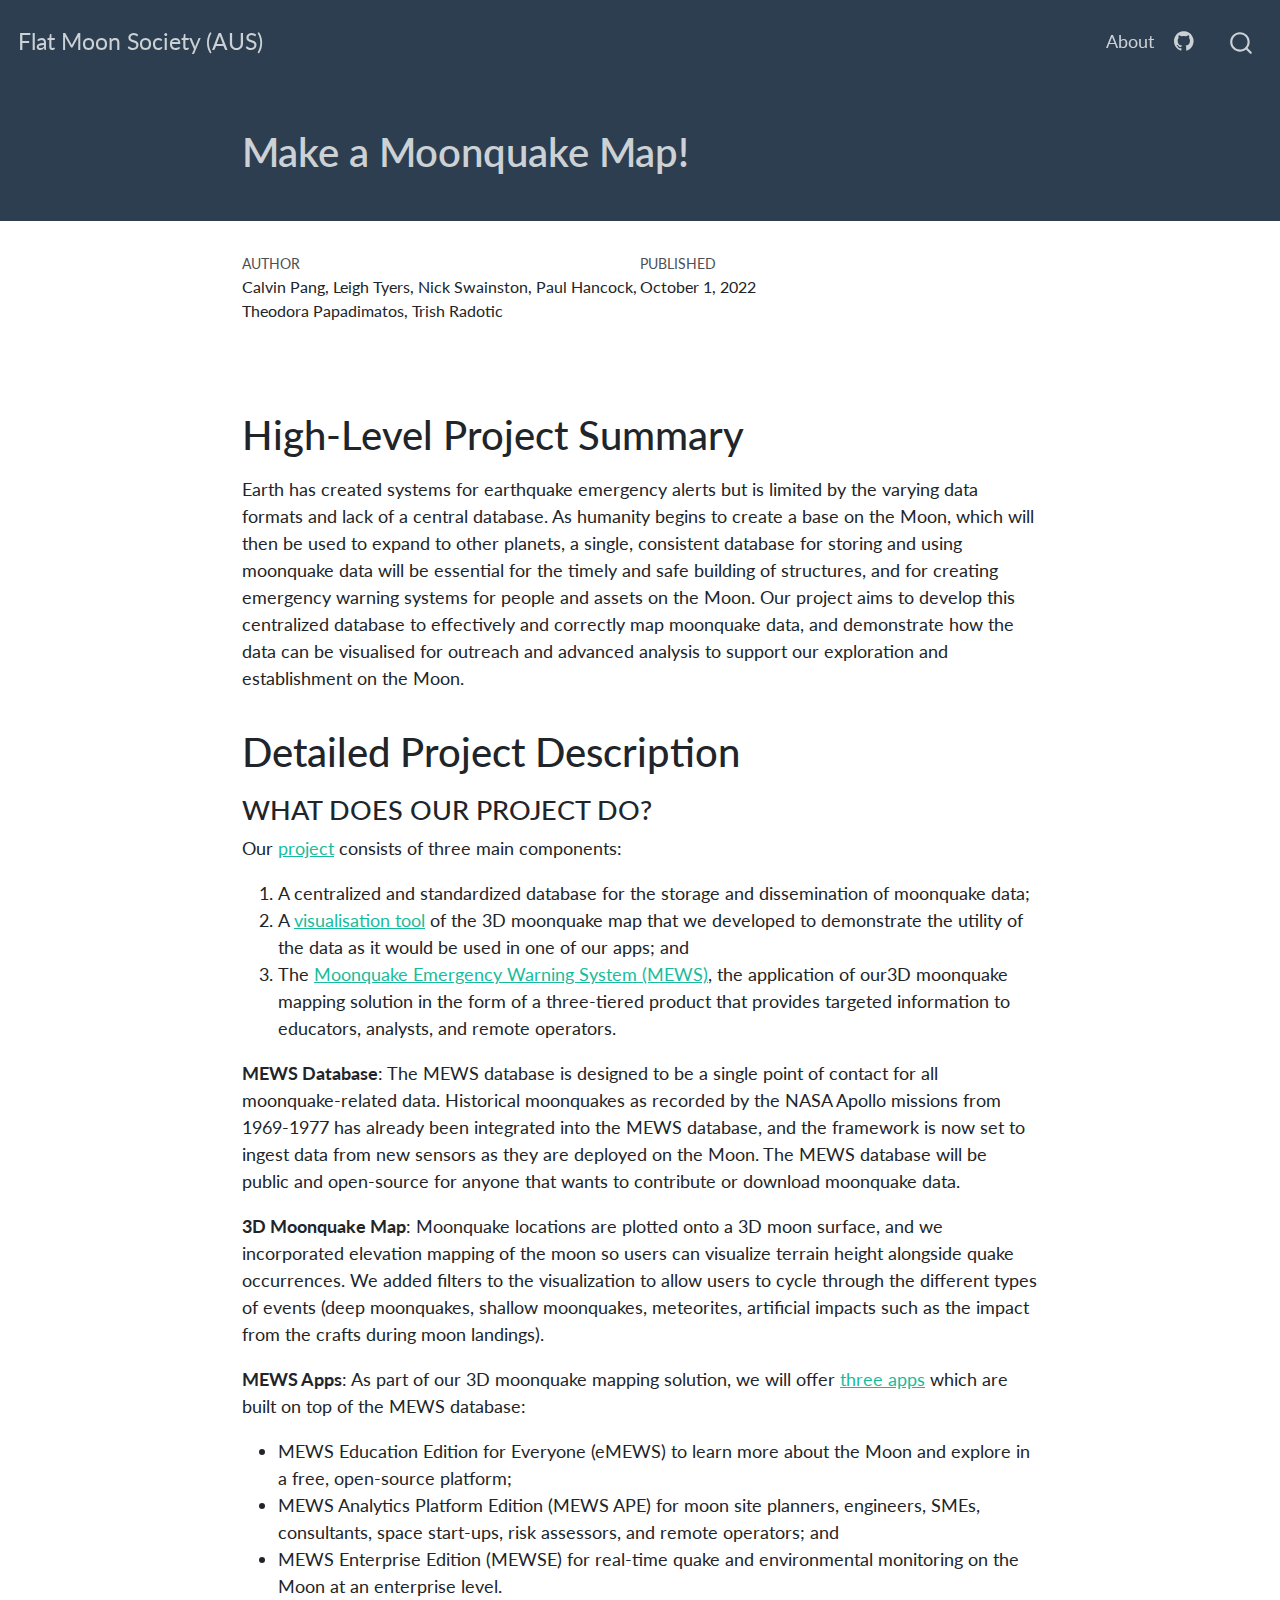
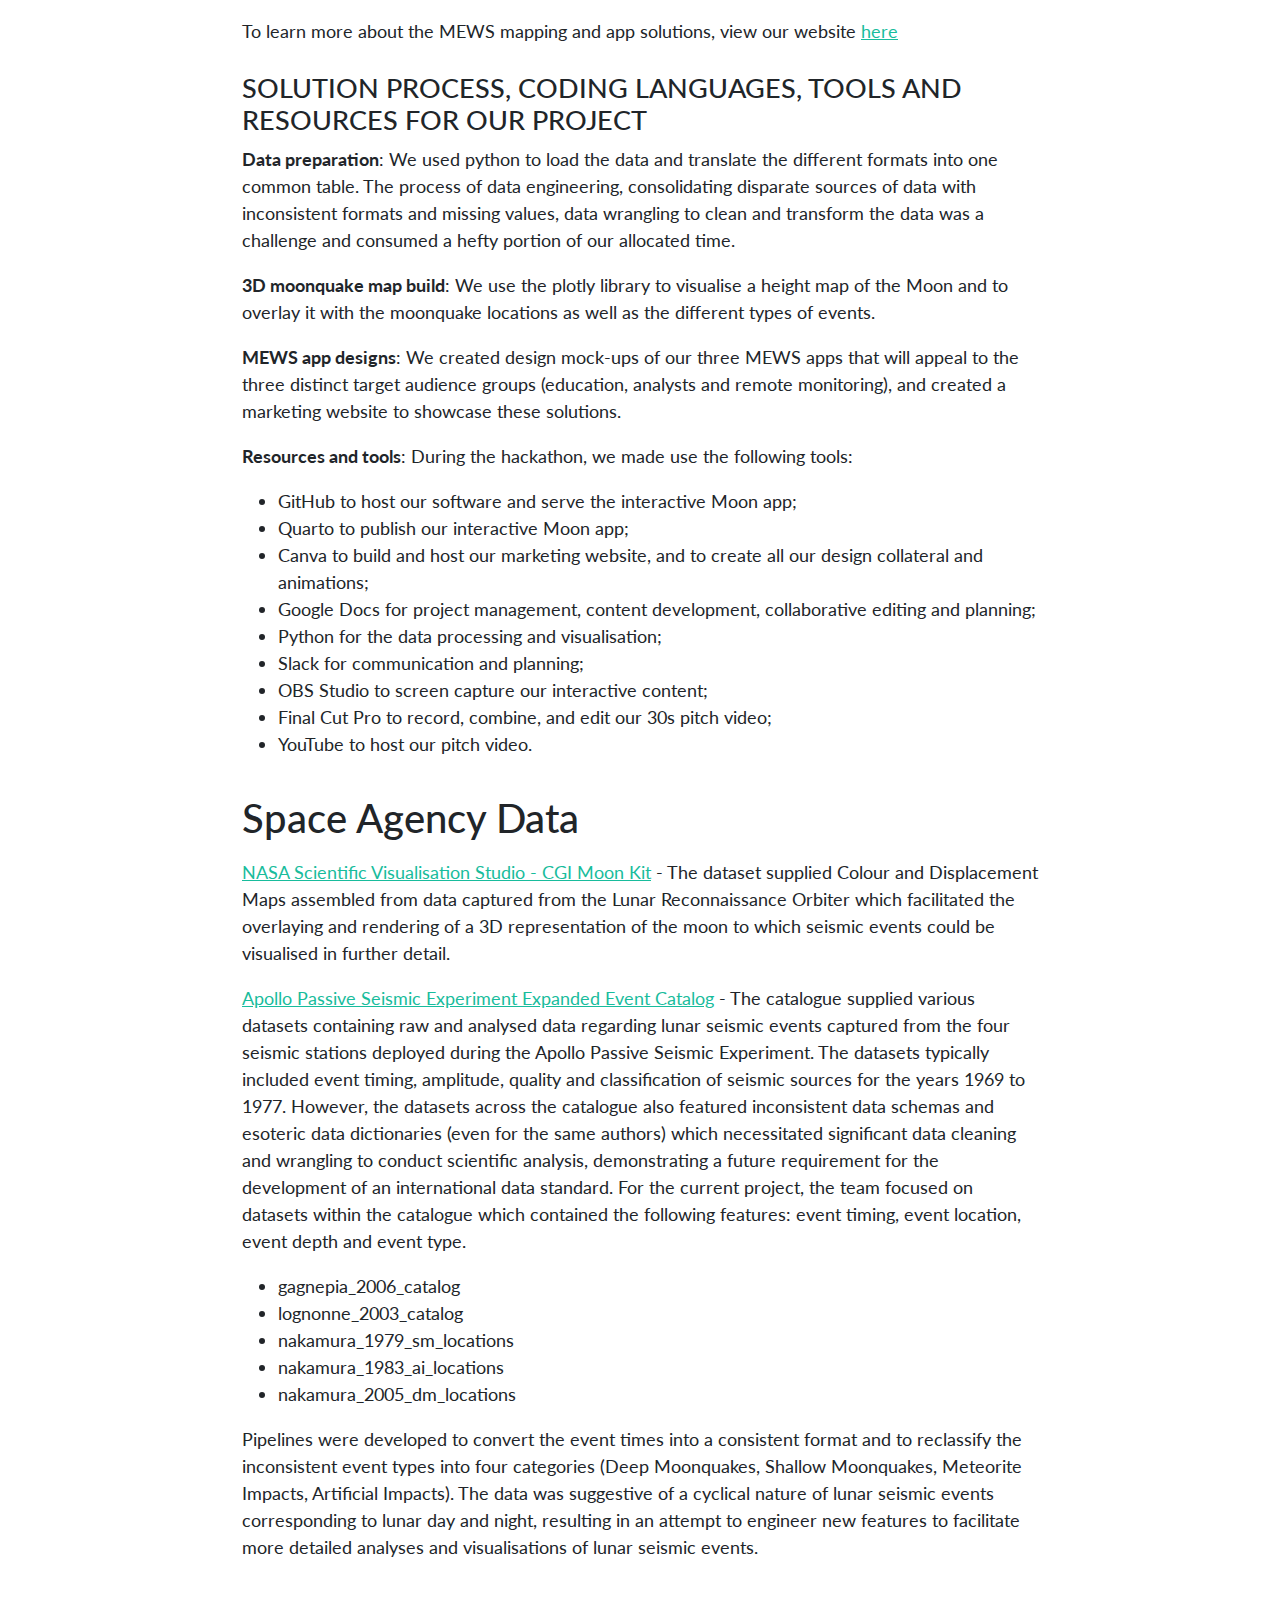
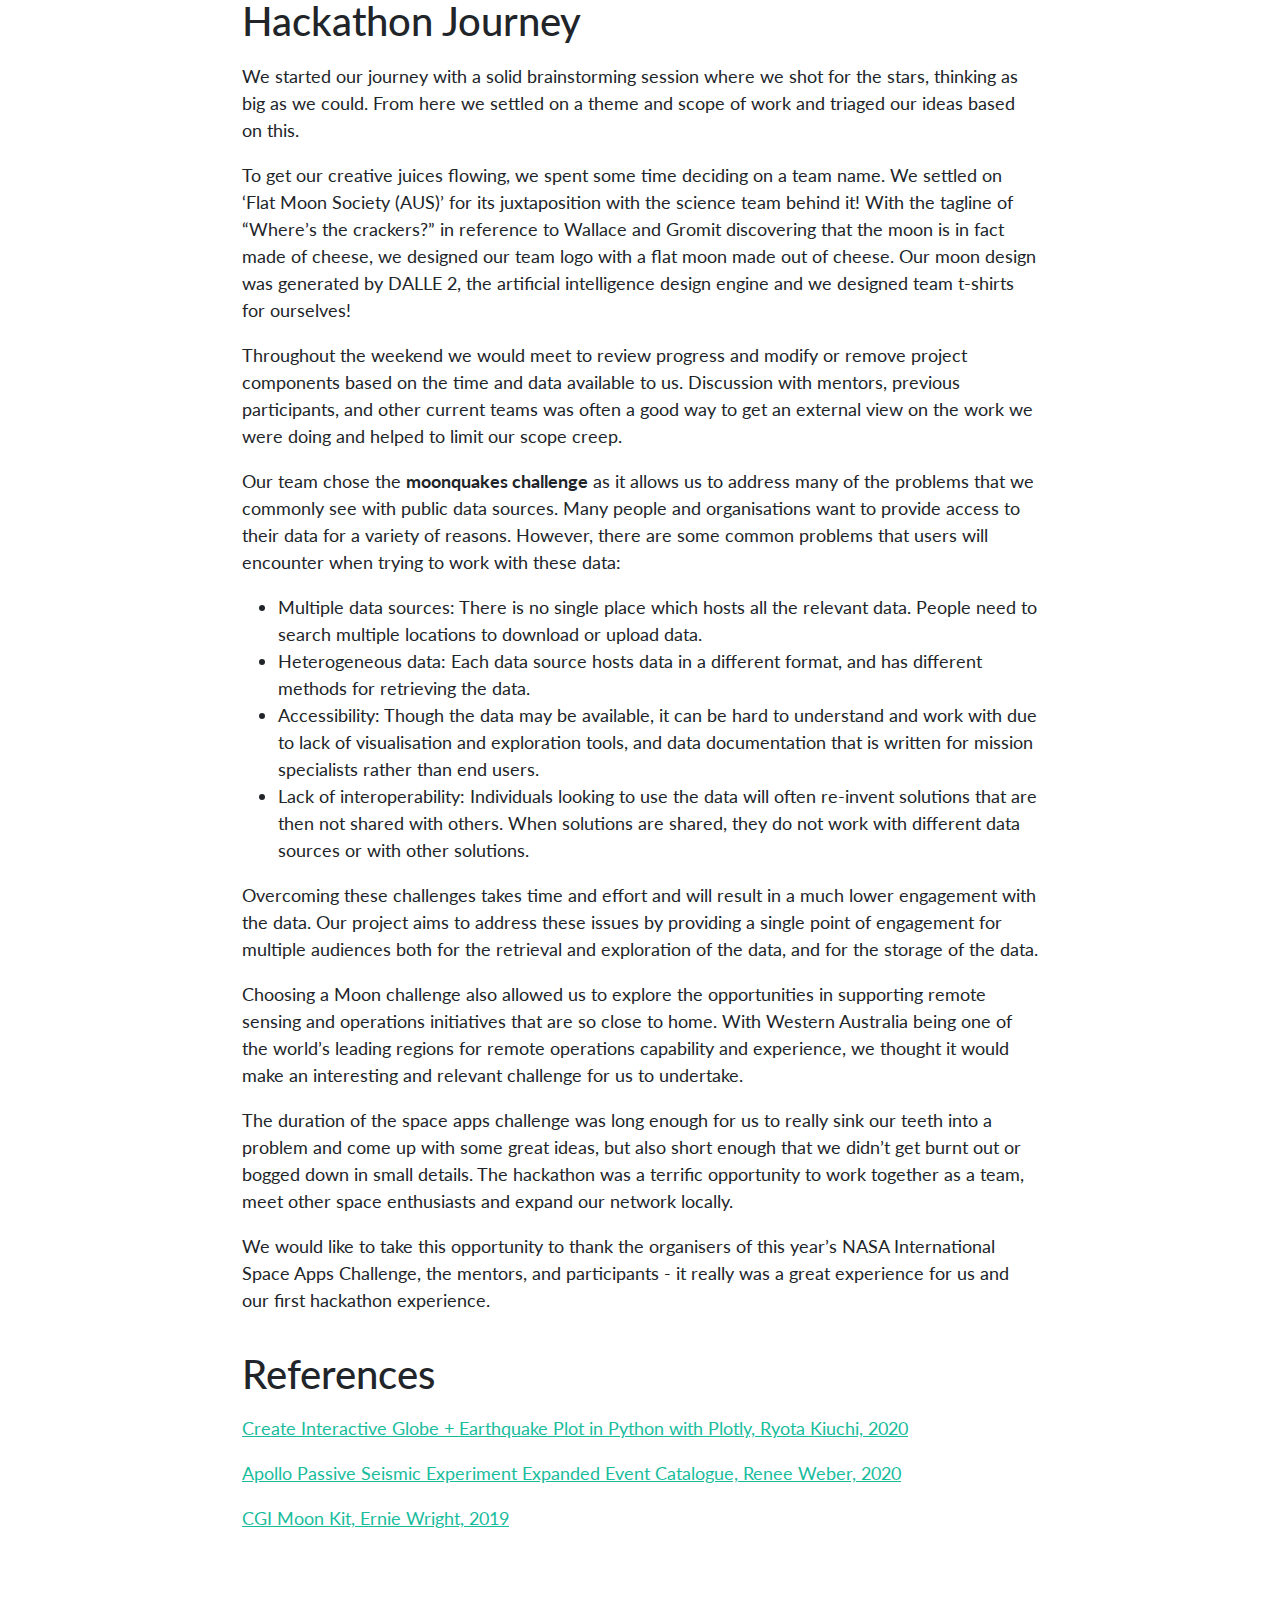
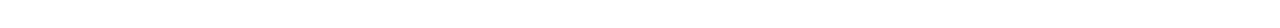
==== commit 37cbcb82: "Built site for gh-pages" ====
--- a/posts/2022-10-01-SpaceApps/index.html
+++ b/posts/2022-10-01-SpaceApps/index.html
@@ -194,7 +194,13 @@
 <p>We started our journey with a solid brainstorming session where we shot for the stars, thinking as big as we could. From here we settled on a theme and scope of work and triaged our ideas based on this.</p>
 <p>To get our creative juices flowing, we spent some time deciding on a team name. We settled on ‘Flat Moon Society (AUS)’ for its juxtaposition with the science team behind it! With the tagline of “Where’s the crackers?” in reference to Wallace and Gromit discovering that the moon is in fact made of cheese, we designed our team logo with a flat moon made out of cheese. Our moon design was generated by DALLE 2, the artificial intelligence design engine and we designed team t-shirts for ourselves!</p>
 <p>Throughout the weekend we would meet to review progress and modify or remove project components based on the time and data available to us. Discussion with mentors, previous participants, and other current teams was often a good way to get an external view on the work we were doing and helped to limit our scope creep.</p>
-<p>Our team chose the <strong>moonquakes challenge</strong> as it allows us to address many of the problems that we commonly see with public data sources. Many people and organisations want to provide access to their data for a variety of reasons. However, there are some common problems that users will encounter when trying to work with these data: - Multiple data sources: There is no single place which hosts all the relevant data. People need to search multiple locations to download or upload data. - Heterogeneous data: Each data source hosts data in a different format, and has different methods for retrieving the data. - Accessibility: Though the data may be available, it can be hard to understand and work with due to lack of visualisation and exploration tools, and data documentation that is written for mission specialists rather than end users. - Lack of interoperability: Individuals looking to use the data will often re-invent solutions that are then not shared with others. When solutions are shared, they do not work with different data sources or with other solutions.</p>
+<p>Our team chose the <strong>moonquakes challenge</strong> as it allows us to address many of the problems that we commonly see with public data sources. Many people and organisations want to provide access to their data for a variety of reasons. However, there are some common problems that users will encounter when trying to work with these data:</p>
+<ul>
+<li>Multiple data sources: There is no single place which hosts all the relevant data. People need to search multiple locations to download or upload data.</li>
+<li>Heterogeneous data: Each data source hosts data in a different format, and has different methods for retrieving the data.</li>
+<li>Accessibility: Though the data may be available, it can be hard to understand and work with due to lack of visualisation and exploration tools, and data documentation that is written for mission specialists rather than end users.</li>
+<li>Lack of interoperability: Individuals looking to use the data will often re-invent solutions that are then not shared with others. When solutions are shared, they do not work with different data sources or with other solutions.</li>
+</ul>
 <p>Overcoming these challenges takes time and effort and will result in a much lower engagement with the data. Our project aims to address these issues by providing a single point of engagement for multiple audiences both for the retrieval and exploration of the data, and for the storage of the data.</p>
 <p>Choosing a Moon challenge also allowed us to explore the opportunities in supporting remote sensing and operations initiatives that are so close to home. With Western Australia being one of the world’s leading regions for remote operations capability and experience, we thought it would make an interesting and relevant challenge for us to undertake.</p>
 <p>The duration of the space apps challenge was long enough for us to really sink our teeth into a problem and come up with some great ideas, but also short enough that we didn’t get burnt out or bogged down in small details. The hackathon was a terrific opportunity to work together as a team, meet other space enthusiasts and expand our network locally.</p>
